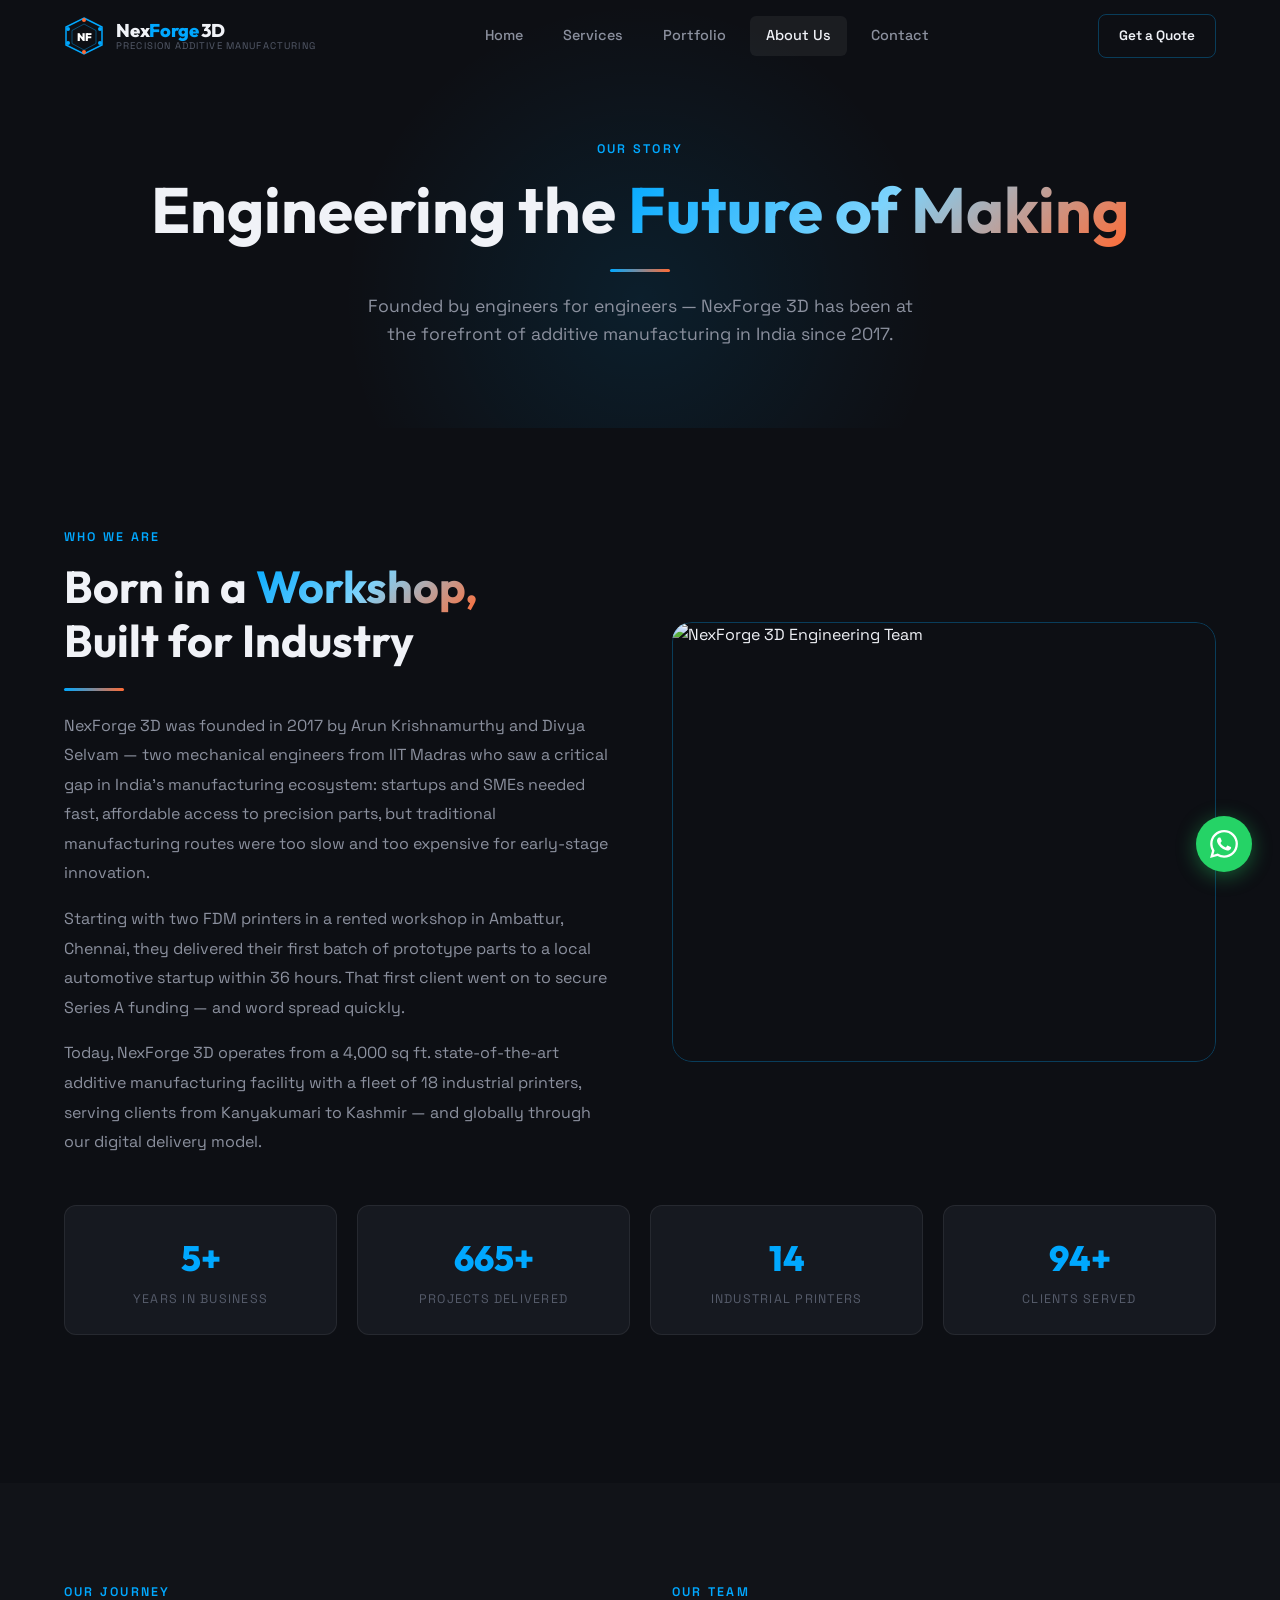
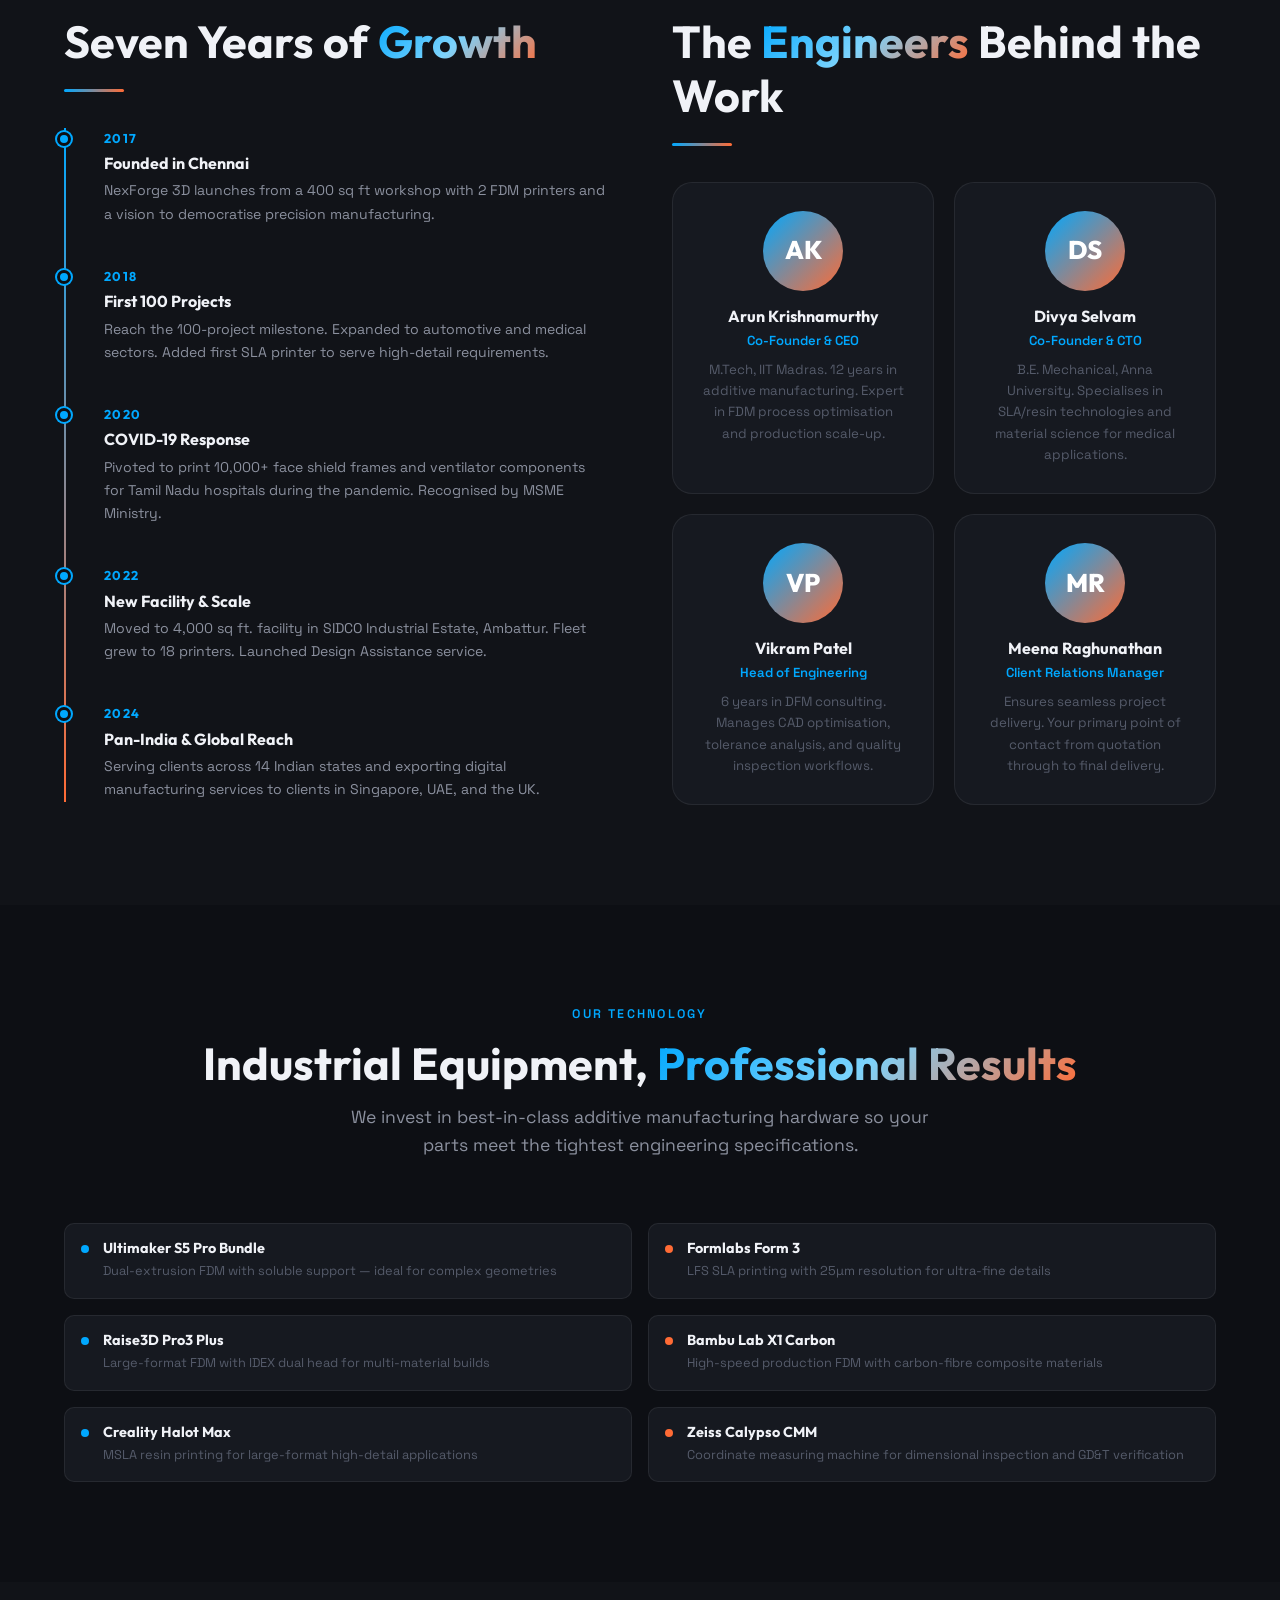
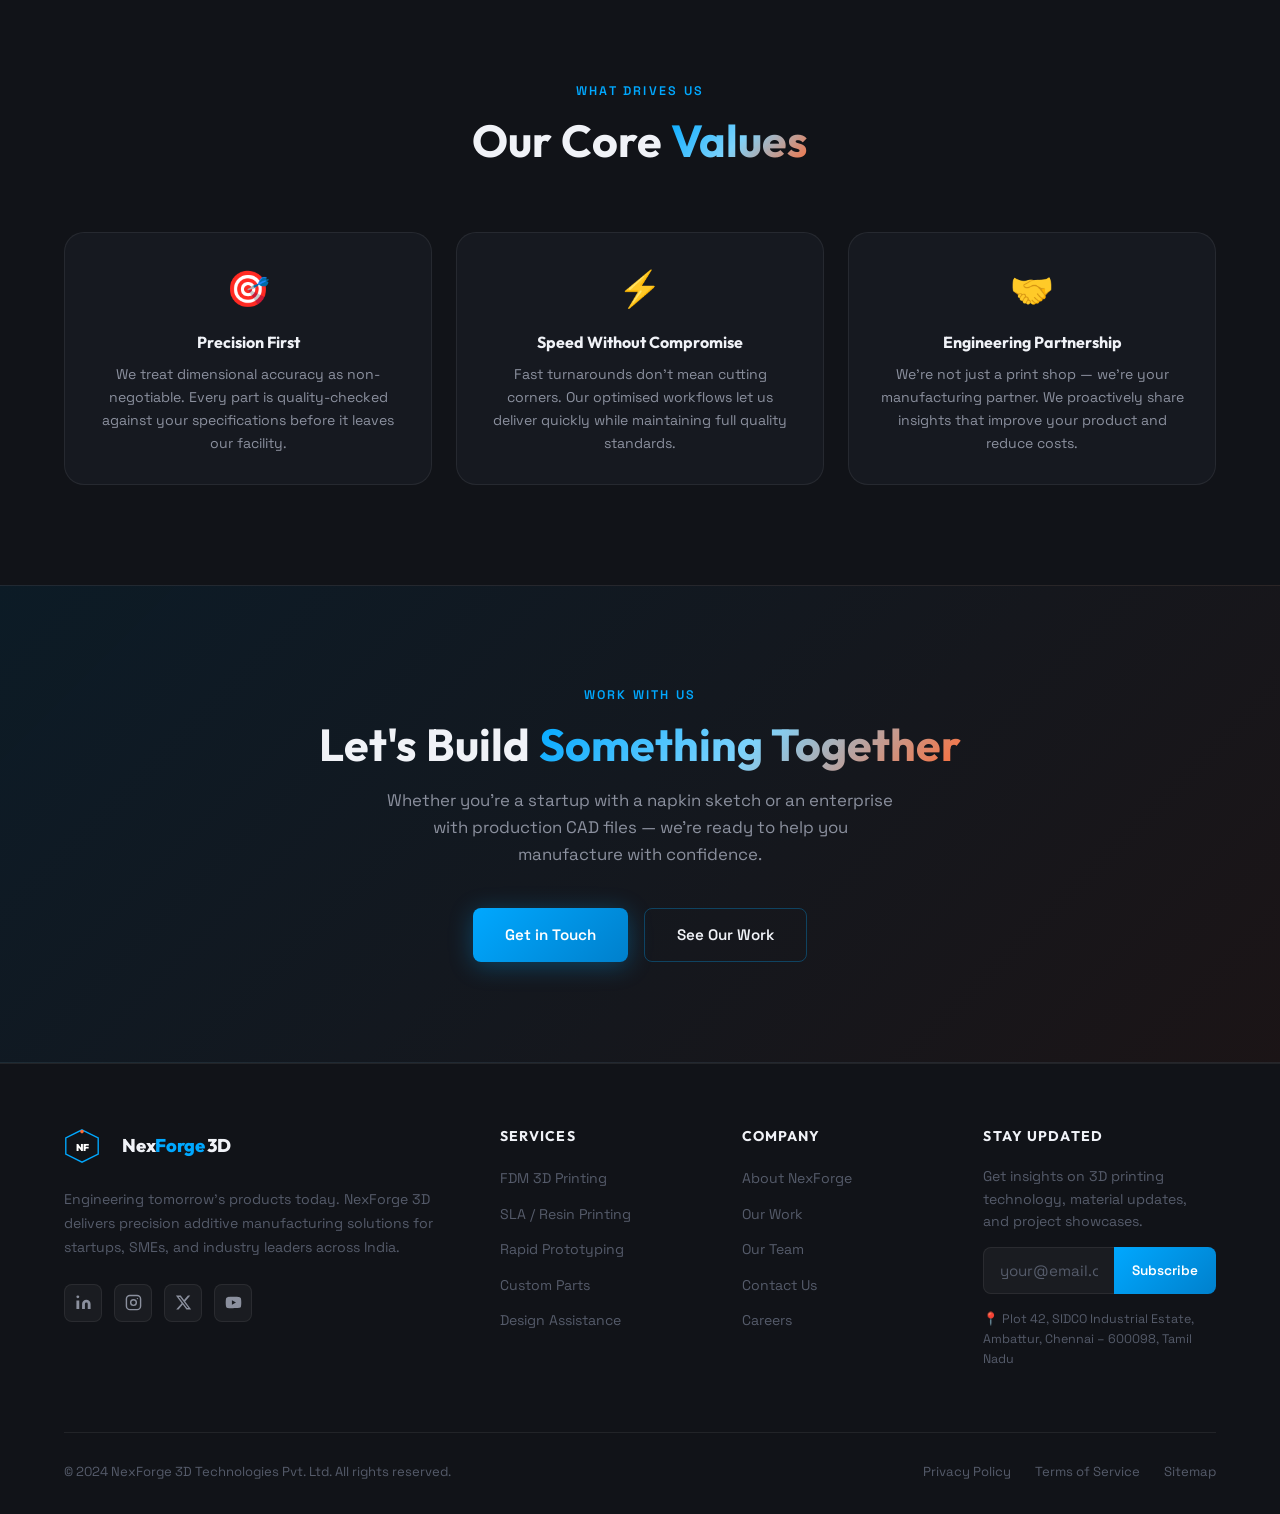
==== about.html @ 6994309c "Add files via upload" ====
<!DOCTYPE html>
<html lang="en">
<head>
<meta charset="UTF-8">
<meta name="viewport" content="width=device-width,initial-scale=1">
<title>About Us – NexForge 3D | Our Story & Team</title>
<meta name="description" content="Learn about NexForge 3D — India's precision additive manufacturing studio. Our story, our team, our technology, and our commitment to engineering excellence.">
<link rel="stylesheet" href="styles.css">
<style>
.timeline{position:relative;padding-left:40px;}
.timeline::before{content:'';position:absolute;left:0;top:0;bottom:0;width:2px;background:linear-gradient(180deg,var(--blue),var(--orange));}
.timeline-item{position:relative;margin-bottom:40px;}
.timeline-item::before{content:'';position:absolute;left:-47px;top:4px;width:14px;height:14px;border-radius:50%;background:var(--blue);border:3px solid var(--bg-primary);box-shadow:0 0 0 2px var(--blue);}
.timeline-item:last-child{margin-bottom:0;}
.timeline-year{font-family:'Outfit',sans-serif;font-size:.8rem;font-weight:700;color:var(--blue);letter-spacing:.1em;margin-bottom:6px;}
.timeline-item h4{font-size:1rem;margin-bottom:6px;}
.timeline-item p{font-size:.88rem;color:var(--text-secondary);line-height:1.65;}
.values-grid{display:grid;grid-template-columns:repeat(3,1fr);gap:24px;}
.value-card{background:var(--bg-card);border:1px solid var(--border);border-radius:var(--radius-lg);padding:28px;text-align:center;transition:var(--transition);}
.value-card:hover{border-color:var(--border-blue);transform:translateY(-4px);}
.value-icon{font-size:2.2rem;margin-bottom:16px;}
.value-card h4{margin-bottom:10px;}
.value-card p{font-size:.88rem;color:var(--text-secondary);line-height:1.65;}
.about-stats{display:grid;grid-template-columns:repeat(4,1fr);gap:20px;margin:48px 0;}
.tech-list{display:grid;grid-template-columns:repeat(2,1fr);gap:16px;}
.tech-item{display:flex;gap:14px;align-items:flex-start;background:var(--bg-card);border:1px solid var(--border);border-radius:10px;padding:16px;}
.tech-dot{width:8px;height:8px;border-radius:50%;background:var(--blue);margin-top:5px;flex-shrink:0;}
.tech-item h5{font-size:.9rem;margin-bottom:4px;}
.tech-item p{font-size:.8rem;color:var(--text-muted);}
@media(max-width:768px){.values-grid{grid-template-columns:1fr;}.about-stats{grid-template-columns:repeat(2,1fr);}.tech-list{grid-template-columns:1fr;}}
</style>
</head>
<body>
<div id="nav-placeholder"></div>

<section class="page-hero">
  <div class="container">
    <span class="eyebrow">Our Story</span>
    <h1>Engineering the <span class="gradient-text">Future of Making</span></h1>
    <div class="divider"></div>
    <p>Founded by engineers for engineers — NexForge 3D has been at the forefront of additive manufacturing in India since 2017.</p>
  </div>
</section>

<!-- STORY + IMAGE -->
<section class="section">
  <div class="container">
    <div class="why-grid" style="gap:64px;">
      <div class="animate-on-scroll">
        <span class="eyebrow">Who We Are</span>
        <h2>Born in a <span class="gradient-text">Workshop,</span><br>Built for Industry</h2>
        <div class="divider left"></div>
        <p style="color:var(--text-secondary);line-height:1.85;margin:20px 0 16px;">NexForge 3D was founded in 2017 by Arun Krishnamurthy and Divya Selvam — two mechanical engineers from IIT Madras who saw a critical gap in India's manufacturing ecosystem: startups and SMEs needed fast, affordable access to precision parts, but traditional manufacturing routes were too slow and too expensive for early-stage innovation.</p>
        <p style="color:var(--text-secondary);line-height:1.85;margin-bottom:16px;">Starting with two FDM printers in a rented workshop in Ambattur, Chennai, they delivered their first batch of prototype parts to a local automotive startup within 36 hours. That first client went on to secure Series A funding — and word spread quickly.</p>
        <p style="color:var(--text-secondary);line-height:1.85;">Today, NexForge 3D operates from a 4,000 sq ft. state-of-the-art additive manufacturing facility with a fleet of 18 industrial printers, serving clients from Kanyakumari to Kashmir — and globally through our digital delivery model.</p>
      </div>
      <div class="animate-on-scroll delay-1">
        <div class="about-hero-img">
          <img src="C:/Users/deepak/.gemini/antigravity/brain/b2f35f81-ffc1-4e30-b660-33a1008ea707/about_team_1777573591915.png" alt="NexForge 3D Engineering Team">
        </div>
      </div>
    </div>

    <!-- STATS -->
    <div class="about-stats">
      <div class="stat-card animate-on-scroll"><div class="num" data-count="7" data-suffix="+">7+</div><div class="lbl">Years in Business</div></div>
      <div class="stat-card animate-on-scroll delay-1"><div class="num" data-count="850" data-suffix="+">850+</div><div class="lbl">Projects Delivered</div></div>
      <div class="stat-card animate-on-scroll delay-2"><div class="num" data-count="18" data-suffix="">18</div><div class="lbl">Industrial Printers</div></div>
      <div class="stat-card animate-on-scroll delay-3"><div class="num" data-count="120" data-suffix="+">120+</div><div class="lbl">Clients Served</div></div>
    </div>
  </div>
</section>

<!-- TIMELINE -->
<section class="section" style="background:var(--bg-secondary);" id="team">
  <div class="container">
    <div class="grid-2" style="gap:64px;align-items:start;">
      <div>
        <span class="eyebrow">Our Journey</span>
        <h2>Seven Years of <span class="gradient-text">Growth</span></h2>
        <div class="divider left" style="margin-bottom:36px;"></div>
        <div class="timeline">
          <div class="timeline-item animate-on-scroll">
            <div class="timeline-year">2017</div>
            <h4>Founded in Chennai</h4>
            <p>NexForge 3D launches from a 400 sq ft workshop with 2 FDM printers and a vision to democratise precision manufacturing.</p>
          </div>
          <div class="timeline-item animate-on-scroll delay-1">
            <div class="timeline-year">2018</div>
            <h4>First 100 Projects</h4>
            <p>Reach the 100-project milestone. Expanded to automotive and medical sectors. Added first SLA printer to serve high-detail requirements.</p>
          </div>
          <div class="timeline-item animate-on-scroll delay-2">
            <div class="timeline-year">2020</div>
            <h4>COVID-19 Response</h4>
            <p>Pivoted to print 10,000+ face shield frames and ventilator components for Tamil Nadu hospitals during the pandemic. Recognised by MSME Ministry.</p>
          </div>
          <div class="timeline-item animate-on-scroll delay-3">
            <div class="timeline-year">2022</div>
            <h4>New Facility &amp; Scale</h4>
            <p>Moved to 4,000 sq ft. facility in SIDCO Industrial Estate, Ambattur. Fleet grew to 18 printers. Launched Design Assistance service.</p>
          </div>
          <div class="timeline-item animate-on-scroll">
            <div class="timeline-year">2024</div>
            <h4>Pan-India &amp; Global Reach</h4>
            <p>Serving clients across 14 Indian states and exporting digital manufacturing services to clients in Singapore, UAE, and the UK.</p>
          </div>
        </div>
      </div>
      <div>
        <span class="eyebrow">Our Team</span>
        <h2>The <span class="gradient-text">Engineers</span> Behind the Work</h2>
        <div class="divider left" style="margin-bottom:36px;"></div>
        <div style="display:grid;grid-template-columns:1fr 1fr;gap:20px;">
          <div class="team-card animate-on-scroll">
            <div class="team-avatar">AK</div>
            <h4>Arun Krishnamurthy</h4>
            <div class="role">Co-Founder &amp; CEO</div>
            <div class="bio">M.Tech, IIT Madras. 12 years in additive manufacturing. Expert in FDM process optimisation and production scale-up.</div>
          </div>
          <div class="team-card animate-on-scroll delay-1">
            <div class="team-avatar">DS</div>
            <h4>Divya Selvam</h4>
            <div class="role">Co-Founder &amp; CTO</div>
            <div class="bio">B.E. Mechanical, Anna University. Specialises in SLA/resin technologies and material science for medical applications.</div>
          </div>
          <div class="team-card animate-on-scroll delay-2">
            <div class="team-avatar">VP</div>
            <h4>Vikram Patel</h4>
            <div class="role">Head of Engineering</div>
            <div class="bio">6 years in DFM consulting. Manages CAD optimisation, tolerance analysis, and quality inspection workflows.</div>
          </div>
          <div class="team-card animate-on-scroll delay-3">
            <div class="team-avatar">MR</div>
            <h4>Meena Raghunathan</h4>
            <div class="role">Client Relations Manager</div>
            <div class="bio">Ensures seamless project delivery. Your primary point of contact from quotation through to final delivery.</div>
          </div>
        </div>
      </div>
    </div>
  </div>
</section>

<!-- TECHNOLOGY -->
<section class="section">
  <div class="container">
    <div class="section-header">
      <span class="eyebrow">Our Technology</span>
      <h2>Industrial Equipment, <span class="gradient-text">Professional Results</span></h2>
      <p>We invest in best-in-class additive manufacturing hardware so your parts meet the tightest engineering specifications.</p>
    </div>
    <div class="tech-list animate-on-scroll">
      <div class="tech-item"><div class="tech-dot"></div><div><h5>Ultimaker S5 Pro Bundle</h5><p>Dual-extrusion FDM with soluble support — ideal for complex geometries</p></div></div>
      <div class="tech-item"><div class="tech-dot" style="background:var(--orange);"></div><div><h5>Formlabs Form 3</h5><p>LFS SLA printing with 25µm resolution for ultra-fine details</p></div></div>
      <div class="tech-item"><div class="tech-dot"></div><div><h5>Raise3D Pro3 Plus</h5><p>Large-format FDM with IDEX dual head for multi-material builds</p></div></div>
      <div class="tech-item"><div class="tech-dot" style="background:var(--orange);"></div><div><h5>Bambu Lab X1 Carbon</h5><p>High-speed production FDM with carbon-fibre composite materials</p></div></div>
      <div class="tech-item"><div class="tech-dot"></div><div><h5>Creality Halot Max</h5><p>MSLA resin printing for large-format high-detail applications</p></div></div>
      <div class="tech-item"><div class="tech-dot" style="background:var(--orange);"></div><div><h5>Zeiss Calypso CMM</h5><p>Coordinate measuring machine for dimensional inspection and GD&T verification</p></div></div>
    </div>
  </div>
</section>

<!-- VALUES -->
<section class="section" style="background:var(--bg-secondary);">
  <div class="container">
    <div class="section-header">
      <span class="eyebrow">What Drives Us</span>
      <h2>Our Core <span class="gradient-text">Values</span></h2>
    </div>
    <div class="values-grid">
      <div class="value-card animate-on-scroll">
        <div class="value-icon">🎯</div>
        <h4>Precision First</h4>
        <p>We treat dimensional accuracy as non-negotiable. Every part is quality-checked against your specifications before it leaves our facility.</p>
      </div>
      <div class="value-card animate-on-scroll delay-1">
        <div class="value-icon">⚡</div>
        <h4>Speed Without Compromise</h4>
        <p>Fast turnarounds don't mean cutting corners. Our optimised workflows let us deliver quickly while maintaining full quality standards.</p>
      </div>
      <div class="value-card animate-on-scroll delay-2">
        <div class="value-icon">🤝</div>
        <h4>Engineering Partnership</h4>
        <p>We're not just a print shop — we're your manufacturing partner. We proactively share insights that improve your product and reduce costs.</p>
      </div>
    </div>
  </div>
</section>

<section class="cta-section">
  <div class="container">
    <span class="eyebrow" style="display:block;text-align:center;">Work With Us</span>
    <h2>Let's Build <span class="gradient-text">Something Together</span></h2>
    <p>Whether you're a startup with a napkin sketch or an enterprise with production CAD files — we're ready to help you manufacture with confidence.</p>
    <div class="cta-actions">
      <a href="contact.html" class="btn btn-primary">Get in Touch</a>
      <a href="portfolio.html" class="btn btn-secondary">See Our Work</a>
    </div>
  </div>
</section>

<div id="footer-placeholder"></div>
<script src="components.js"></script>
<script src="main.js"></script>
</body>
</html>
---- styles.css ----
@import url('https://fonts.googleapis.com/css2?family=Outfit:wght@300;400;500;600;700;800;900&family=Space+Grotesk:wght@300;400;500;600;700&display=swap');

:root {
  --bg-primary: #0d0f14;
  --bg-secondary: #111318;
  --bg-card: #161920;
  --bg-card-hover: #1c2028;
  --blue: #00a8ff;
  --blue-dark: #0080cc;
  --blue-glow: rgba(0,168,255,0.15);
  --orange: #ff6b35;
  --orange-dark: #e05520;
  --orange-glow: rgba(255,107,53,0.15);
  --text-primary: #f0f2f7;
  --text-secondary: #8b909e;
  --text-muted: #555b6a;
  --border: rgba(255,255,255,0.07);
  --border-blue: rgba(0,168,255,0.3);
  --nav-h: 72px;
  --radius: 12px;
  --radius-lg: 20px;
  --shadow-blue: 0 0 40px rgba(0,168,255,0.12);
  --shadow-orange: 0 0 40px rgba(255,107,53,0.12);
  --transition: all 0.3s cubic-bezier(0.4,0,0.2,1);
}

*,*::before,*::after{box-sizing:border-box;margin:0;padding:0;}
html{scroll-behavior:smooth;font-size:16px;}
body{background:var(--bg-primary);color:var(--text-primary);font-family:'Space Grotesk',sans-serif;line-height:1.6;overflow-x:hidden;}
img{max-width:100%;height:auto;display:block;}
a{text-decoration:none;color:inherit;}
ul{list-style:none;}
button{cursor:pointer;border:none;background:none;font-family:inherit;}

/* ── SCROLLBAR ── */
::-webkit-scrollbar{width:6px;}
::-webkit-scrollbar-track{background:var(--bg-secondary);}
::-webkit-scrollbar-thumb{background:var(--blue-dark);border-radius:3px;}

/* ── TYPOGRAPHY ── */
h1,h2,h3,h4,h5{font-family:'Outfit',sans-serif;line-height:1.2;font-weight:700;}
h1{font-size:clamp(2.4rem,5vw,4.2rem);}
h2{font-size:clamp(1.8rem,3.5vw,2.8rem);}
h3{font-size:clamp(1.2rem,2vw,1.5rem);}
.eyebrow{font-size:.78rem;font-weight:600;letter-spacing:.18em;text-transform:uppercase;color:var(--blue);margin-bottom:.75rem;display:block;}
.gradient-text{background:linear-gradient(135deg,var(--blue) 0%,#7dd3fc 50%,var(--orange) 100%);-webkit-background-clip:text;-webkit-text-fill-color:transparent;background-clip:text;}

/* ── LAYOUT ── */
.container{width:100%;max-width:1200px;margin:0 auto;padding:0 24px;}
.section{padding:100px 0;}
.section-header{text-align:center;margin-bottom:64px;}
.section-header p{color:var(--text-secondary);font-size:1.1rem;max-width:580px;margin:.75rem auto 0;}
.grid-2{display:grid;grid-template-columns:repeat(2,1fr);gap:32px;}
.grid-3{display:grid;grid-template-columns:repeat(3,1fr);gap:28px;}
.grid-4{display:grid;grid-template-columns:repeat(4,1fr);gap:24px;}

/* ── BUTTONS ── */
.btn{display:inline-flex;align-items:center;gap:8px;padding:14px 32px;border-radius:8px;font-weight:600;font-size:.95rem;transition:var(--transition);position:relative;overflow:hidden;}
.btn::before{content:'';position:absolute;inset:0;opacity:0;transition:opacity .3s;}
.btn:hover::before{opacity:1;}
.btn-primary{background:linear-gradient(135deg,var(--blue),var(--blue-dark));color:#fff;box-shadow:0 4px 24px rgba(0,168,255,0.3);}
.btn-primary::before{background:linear-gradient(135deg,#22c0ff,var(--blue));}
.btn-primary:hover{transform:translateY(-2px);box-shadow:0 8px 32px rgba(0,168,255,0.45);}
.btn-secondary{background:transparent;color:var(--text-primary);border:1.5px solid var(--border-blue);}
.btn-secondary:hover{background:var(--blue-glow);border-color:var(--blue);color:var(--blue);}
.btn-orange{background:linear-gradient(135deg,var(--orange),var(--orange-dark));color:#fff;box-shadow:0 4px 24px rgba(255,107,53,0.3);}
.btn-orange:hover{transform:translateY(-2px);box-shadow:0 8px 32px rgba(255,107,53,0.45);}
.btn svg{width:18px;height:18px;flex-shrink:0;}

/* ── NAV ── */
nav{position:fixed;top:0;left:0;right:0;z-index:1000;height:var(--nav-h);transition:var(--transition);}
nav.scrolled{background:rgba(13,15,20,0.92);backdrop-filter:blur(20px);-webkit-backdrop-filter:blur(20px);border-bottom:1px solid var(--border);}
.nav-inner{display:flex;align-items:center;justify-content:space-between;height:var(--nav-h);}
.nav-logo{display:flex;align-items:center;gap:12px;}
.nav-logo-icon{width:40px;height:40px;flex-shrink:0;}
.nav-logo-text{display:flex;flex-direction:column;line-height:1.1;}
.nav-logo-text .brand{font-family:'Outfit',sans-serif;font-weight:800;font-size:1.15rem;letter-spacing:-.01em;}
.nav-logo-text .brand span{color:var(--blue);}
.nav-logo-text .tagline-nav{font-size:.6rem;color:var(--text-muted);letter-spacing:.12em;text-transform:uppercase;}
.nav-links{display:flex;align-items:center;gap:8px;}
.nav-links a{padding:8px 16px;border-radius:6px;font-size:.9rem;font-weight:500;color:var(--text-secondary);transition:var(--transition);}
.nav-links a:hover,.nav-links a.active{color:var(--text-primary);background:rgba(255,255,255,0.06);}
.nav-cta{display:flex;align-items:center;gap:12px;}
.nav-hamburger{display:none;flex-direction:column;gap:5px;padding:8px;cursor:pointer;}
.nav-hamburger span{width:24px;height:2px;background:var(--text-primary);border-radius:2px;transition:var(--transition);}
.mobile-menu{display:none;position:fixed;top:var(--nav-h);left:0;right:0;background:rgba(13,15,20,0.98);backdrop-filter:blur(20px);padding:24px;border-bottom:1px solid var(--border);z-index:999;}
.mobile-menu.open{display:flex;flex-direction:column;gap:4px;}
.mobile-menu a{padding:12px 16px;border-radius:8px;font-size:1rem;font-weight:500;color:var(--text-secondary);transition:var(--transition);}
.mobile-menu a:hover,.mobile-menu a.active{color:var(--text-primary);background:rgba(255,255,255,0.06);}
.mobile-menu .mobile-cta{margin-top:12px;}

/* ── HERO ── */
.hero{min-height:100vh;display:flex;align-items:center;position:relative;overflow:hidden;padding-top:var(--nav-h);}
.hero-bg{position:absolute;inset:0;z-index:0;}
.hero-bg img{width:100%;height:100%;object-fit:cover;opacity:.25;}
.hero-bg::after{content:'';position:absolute;inset:0;background:linear-gradient(135deg,rgba(13,15,20,.95) 0%,rgba(13,15,20,.7) 50%,rgba(13,15,20,.88) 100%);}
.hero-grid-overlay{position:absolute;inset:0;background-image:linear-gradient(rgba(0,168,255,.04) 1px,transparent 1px),linear-gradient(90deg,rgba(0,168,255,.04) 1px,transparent 1px);background-size:60px 60px;z-index:1;}
.hero-content{position:relative;z-index:2;max-width:780px;}
.hero-badge{display:inline-flex;align-items:center;gap:8px;background:rgba(0,168,255,0.1);border:1px solid rgba(0,168,255,0.25);border-radius:100px;padding:6px 16px;font-size:.78rem;font-weight:600;color:var(--blue);margin-bottom:28px;letter-spacing:.06em;}
.hero-badge::before{content:'';width:6px;height:6px;background:var(--blue);border-radius:50%;animation:pulse 2s infinite;}
.hero h1{margin-bottom:24px;}
.hero-sub{font-size:1.15rem;color:var(--text-secondary);max-width:560px;margin-bottom:40px;line-height:1.75;}
.hero-actions{display:flex;gap:16px;flex-wrap:wrap;}
.hero-stats{display:flex;gap:48px;margin-top:64px;padding-top:40px;border-top:1px solid var(--border);}
.hero-stat-num{font-family:'Outfit',sans-serif;font-size:2rem;font-weight:800;color:var(--text-primary);}
.hero-stat-num span{color:var(--blue);}
.hero-stat-label{font-size:.8rem;color:var(--text-muted);text-transform:uppercase;letter-spacing:.1em;margin-top:2px;}

/* ── CARDS ── */
.card{background:var(--bg-card);border:1px solid var(--border);border-radius:var(--radius-lg);padding:32px;transition:var(--transition);}
.card:hover{background:var(--bg-card-hover);border-color:var(--border-blue);transform:translateY(-4px);box-shadow:var(--shadow-blue);}
.card-icon{width:52px;height:52px;border-radius:12px;display:flex;align-items:center;justify-content:center;margin-bottom:20px;}
.card-icon.blue{background:var(--blue-glow);}
.card-icon.orange{background:var(--orange-glow);}
.card-icon svg{width:26px;height:26px;}
.card h3{margin-bottom:10px;}
.card p{color:var(--text-secondary);font-size:.95rem;line-height:1.7;}

/* ── SERVICE CARDS ── */
.service-card{background:var(--bg-card);border:1px solid var(--border);border-radius:var(--radius-lg);overflow:hidden;transition:var(--transition);}
.service-card:hover{border-color:var(--border-blue);transform:translateY(-6px);box-shadow:var(--shadow-blue);}
.service-card-visual{height:200px;display:flex;align-items:center;justify-content:center;position:relative;overflow:hidden;}
.service-card-visual img{width:100%;height:100%;object-fit:cover;transition:transform .5s ease;}
.service-card:hover .service-card-visual img{transform:scale(1.05);}
.service-card-body{padding:28px;}
.service-card-body h3{margin-bottom:10px;}
.service-card-body p{color:var(--text-secondary);font-size:.9rem;line-height:1.7;margin-bottom:16px;}
.service-tag{display:inline-block;background:var(--blue-glow);border:1px solid var(--border-blue);color:var(--blue);padding:3px 10px;border-radius:100px;font-size:.72rem;font-weight:600;letter-spacing:.04em;margin:3px 2px;}

/* ── PORTFOLIO ── */
.portfolio-card{background:var(--bg-card);border:1px solid var(--border);border-radius:var(--radius-lg);overflow:hidden;transition:var(--transition);}
.portfolio-card:hover{border-color:rgba(255,107,53,0.3);transform:translateY(-6px);box-shadow:var(--shadow-orange);}
.portfolio-img{height:240px;position:relative;overflow:hidden;}
.portfolio-img img{width:100%;height:100%;object-fit:cover;transition:transform .5s ease;}
.portfolio-card:hover .portfolio-img img{transform:scale(1.06);}
.portfolio-img-placeholder{width:100%;height:100%;display:flex;align-items:center;justify-content:center;}
.portfolio-overlay{position:absolute;inset:0;background:linear-gradient(to top,rgba(13,15,20,.8) 0%,transparent 60%);display:flex;align-items:flex-end;padding:20px;}
.portfolio-industry{background:var(--orange-glow);border:1px solid rgba(255,107,53,.35);color:var(--orange);padding:4px 12px;border-radius:100px;font-size:.7rem;font-weight:700;letter-spacing:.08em;text-transform:uppercase;}
.portfolio-body{padding:24px;}
.portfolio-body h3{margin-bottom:8px;font-size:1.1rem;}
.portfolio-body p{color:var(--text-secondary);font-size:.88rem;line-height:1.65;}
.portfolio-result{display:flex;align-items:center;gap:8px;margin-top:14px;padding-top:14px;border-top:1px solid var(--border);color:var(--blue);font-size:.82rem;font-weight:600;}

/* ── TESTIMONIALS ── */
.testimonial-card{background:var(--bg-card);border:1px solid var(--border);border-radius:var(--radius-lg);padding:32px;transition:var(--transition);}
.testimonial-card:hover{border-color:var(--border-blue);}
.stars{display:flex;gap:3px;margin-bottom:16px;}
.stars svg{width:16px;height:16px;fill:var(--orange);}
.testimonial-card blockquote{font-size:.95rem;color:var(--text-secondary);line-height:1.75;font-style:italic;margin-bottom:20px;}
.testimonial-author{display:flex;align-items:center;gap:12px;}
.author-avatar{width:44px;height:44px;border-radius:50%;background:linear-gradient(135deg,var(--blue),var(--orange));display:flex;align-items:center;justify-content:center;font-family:'Outfit',sans-serif;font-weight:700;font-size:1rem;color:#fff;flex-shrink:0;}
.author-name{font-weight:600;font-size:.9rem;}
.author-role{font-size:.78rem;color:var(--text-muted);}

/* ── INDUSTRIES ── */
.industry-pill{display:flex;align-items:center;gap:12px;background:var(--bg-card);border:1px solid var(--border);border-radius:10px;padding:16px 20px;transition:var(--transition);}
.industry-pill:hover{border-color:var(--border-blue);background:var(--bg-card-hover);}
.industry-pill svg{width:22px;height:22px;color:var(--blue);flex-shrink:0;}
.industry-pill span{font-weight:500;font-size:.9rem;}

/* ── WHY US ── */
.why-grid{display:grid;grid-template-columns:1fr 1fr;gap:48px;align-items:center;}
.why-item{display:flex;gap:20px;margin-bottom:32px;}
.why-item:last-child{margin-bottom:0;}
.why-num{font-family:'Outfit',sans-serif;font-size:2.5rem;font-weight:900;line-height:1;color:var(--border);min-width:52px;}
.why-text h4{font-size:1rem;font-weight:600;margin-bottom:6px;}
.why-text p{font-size:.88rem;color:var(--text-secondary);line-height:1.65;}

/* ── CTA SECTION ── */
.cta-section{background:linear-gradient(135deg,rgba(0,168,255,.08) 0%,rgba(255,107,53,.06) 100%);border-top:1px solid var(--border);border-bottom:1px solid var(--border);padding:100px 0;text-align:center;}
.cta-section h2{margin-bottom:16px;}
.cta-section p{color:var(--text-secondary);max-width:520px;margin:0 auto 40px;font-size:1.05rem;}
.cta-actions{display:flex;gap:16px;justify-content:center;flex-wrap:wrap;}

/* ── CONTACT FORM ── */
.contact-grid{display:grid;grid-template-columns:1fr 1.4fr;gap:64px;align-items:start;}
.contact-info h2{margin-bottom:16px;}
.contact-info p{color:var(--text-secondary);margin-bottom:40px;line-height:1.75;}
.contact-detail{display:flex;align-items:flex-start;gap:16px;margin-bottom:28px;}
.contact-detail-icon{width:44px;height:44px;border-radius:10px;background:var(--blue-glow);border:1px solid var(--border-blue);display:flex;align-items:center;justify-content:center;flex-shrink:0;}
.contact-detail-icon svg{width:20px;height:20px;color:var(--blue);}
.contact-detail-label{font-size:.75rem;text-transform:uppercase;letter-spacing:.1em;color:var(--text-muted);margin-bottom:4px;}
.contact-detail-value{font-weight:500;color:var(--text-primary);}
.contact-form{background:var(--bg-card);border:1px solid var(--border);border-radius:var(--radius-lg);padding:40px;}
.form-group{margin-bottom:20px;}
.form-row{display:grid;grid-template-columns:1fr 1fr;gap:16px;}
label{display:block;font-size:.82rem;font-weight:600;color:var(--text-secondary);margin-bottom:8px;letter-spacing:.04em;text-transform:uppercase;}
input,textarea,select{width:100%;background:rgba(255,255,255,.04);border:1.5px solid var(--border);border-radius:8px;padding:13px 16px;color:var(--text-primary);font-family:inherit;font-size:.95rem;transition:var(--transition);outline:none;}
input::placeholder,textarea::placeholder{color:var(--text-muted);}
input:focus,textarea:focus,select:focus{border-color:var(--blue);background:rgba(0,168,255,.05);box-shadow:0 0 0 3px rgba(0,168,255,.1);}
select option{background:var(--bg-card);}
textarea{resize:vertical;min-height:130px;}
.form-submit{width:100%;}

/* ── ABOUT ── */
.about-hero-img{border-radius:var(--radius-lg);overflow:hidden;position:relative;}
.about-hero-img img{width:100%;height:440px;object-fit:cover;}
.about-hero-img::after{content:'';position:absolute;inset:0;border:1px solid var(--border-blue);border-radius:var(--radius-lg);pointer-events:none;}
.stat-card{background:var(--bg-card);border:1px solid var(--border);border-radius:12px;padding:24px;text-align:center;transition:var(--transition);}
.stat-card:hover{border-color:var(--border-blue);}
.stat-card .num{font-family:'Outfit',sans-serif;font-size:2.2rem;font-weight:800;color:var(--blue);}
.stat-card .lbl{font-size:.78rem;color:var(--text-muted);text-transform:uppercase;letter-spacing:.1em;margin-top:4px;}
.team-card{background:var(--bg-card);border:1px solid var(--border);border-radius:var(--radius-lg);padding:28px;text-align:center;transition:var(--transition);}
.team-card:hover{border-color:var(--border-blue);transform:translateY(-4px);}
.team-avatar{width:80px;height:80px;border-radius:50%;background:linear-gradient(135deg,var(--blue),var(--orange));display:flex;align-items:center;justify-content:center;font-family:'Outfit',sans-serif;font-weight:800;font-size:1.6rem;color:#fff;margin:0 auto 16px;}
.team-card h4{font-size:1rem;margin-bottom:4px;}
.team-card .role{font-size:.82rem;color:var(--blue);font-weight:600;margin-bottom:8px;}
.team-card .bio{font-size:.83rem;color:var(--text-muted);line-height:1.6;}

/* ── PAGE HERO ── */
.page-hero{padding:140px 0 80px;text-align:center;position:relative;overflow:hidden;}
.page-hero::before{content:'';position:absolute;top:0;left:50%;transform:translateX(-50%);width:600px;height:600px;background:radial-gradient(circle,rgba(0,168,255,.1) 0%,transparent 70%);z-index:0;}
.page-hero .container{position:relative;z-index:1;}
.page-hero p{color:var(--text-secondary);font-size:1.1rem;max-width:560px;margin:.75rem auto 0;}

/* ── DIVIDER ── */
.divider{width:60px;height:3px;background:linear-gradient(90deg,var(--blue),var(--orange));border-radius:2px;margin:20px auto;}
.divider.left{margin:20px 0;}

/* ── FOOTER ── */
footer{background:var(--bg-secondary);border-top:1px solid var(--border);padding:64px 0 32px;}
.footer-grid{display:grid;grid-template-columns:2fr 1fr 1fr 1.2fr;gap:48px;margin-bottom:48px;}
.footer-brand p{color:var(--text-muted);font-size:.88rem;line-height:1.7;margin:16px 0 24px;}
.footer-social{display:flex;gap:12px;}
.footer-social a{width:38px;height:38px;border-radius:8px;background:rgba(255,255,255,.04);border:1px solid var(--border);display:flex;align-items:center;justify-content:center;transition:var(--transition);}
.footer-social a:hover{background:var(--blue-glow);border-color:var(--border-blue);}
.footer-social svg{width:17px;height:17px;color:var(--text-secondary);}
.footer-col h4{font-size:.88rem;font-weight:700;letter-spacing:.08em;text-transform:uppercase;color:var(--text-primary);margin-bottom:20px;}
.footer-col ul li{margin-bottom:10px;}
.footer-col ul li a{font-size:.88rem;color:var(--text-muted);transition:color .2s;}
.footer-col ul li a:hover{color:var(--blue);}
.footer-newsletter p{font-size:.88rem;color:var(--text-muted);margin-bottom:14px;line-height:1.6;}
.newsletter-input{display:flex;gap:0;}
.newsletter-input input{border-radius:8px 0 0 8px;border-right:none;}
.newsletter-input button{background:linear-gradient(135deg,var(--blue),var(--blue-dark));color:#fff;padding:0 18px;border-radius:0 8px 8px 0;font-weight:600;font-size:.85rem;white-space:nowrap;transition:var(--transition);cursor:pointer;}
.newsletter-input button:hover{background:linear-gradient(135deg,#22c0ff,var(--blue));}
.footer-bottom{border-top:1px solid var(--border);padding-top:28px;display:flex;justify-content:space-between;align-items:center;flex-wrap:wrap;gap:12px;}
.footer-bottom p{font-size:.82rem;color:var(--text-muted);}
.footer-bottom-links{display:flex;gap:24px;}
.footer-bottom-links a{font-size:.82rem;color:var(--text-muted);transition:color .2s;}
.footer-bottom-links a:hover{color:var(--blue);}

/* ── WHATSAPP BUTTON ── */
.whatsapp-btn{position:fixed;bottom:28px;right:28px;z-index:900;width:56px;height:56px;background:#25D366;border-radius:50%;display:flex;align-items:center;justify-content:center;box-shadow:0 4px 20px rgba(37,211,102,.4);transition:var(--transition);}
.whatsapp-btn:hover{transform:scale(1.1);box-shadow:0 8px 32px rgba(37,211,102,.5);}
.whatsapp-btn svg{width:28px;height:28px;fill:#fff;}

/* ── ANIMATIONS ── */
@keyframes pulse{0%,100%{opacity:1;transform:scale(1);}50%{opacity:.5;transform:scale(1.4);}}
@keyframes float{0%,100%{transform:translateY(0);}50%{transform:translateY(-10px);}}
@keyframes fadeInUp{from{opacity:0;transform:translateY(30px);}to{opacity:1;transform:translateY(0);}}
@keyframes shimmer{0%{background-position:200% center;}100%{background-position:-200% center;}}
.animate-on-scroll{opacity:0;transform:translateY(30px);transition:opacity .6s ease,transform .6s ease;}
.animate-on-scroll.visible{opacity:1;transform:translateY(0);}
.delay-1{transition-delay:.1s!important;}
.delay-2{transition-delay:.2s!important;}
.delay-3{transition-delay:.3s!important;}
.delay-4{transition-delay:.4s!important;}

/* ── RESPONSIVE ── */
@media(max-width:1024px){
  .footer-grid{grid-template-columns:1fr 1fr;}
  .grid-4{grid-template-columns:repeat(2,1fr);}
  .why-grid{grid-template-columns:1fr;}
  .contact-grid{grid-template-columns:1fr;}
}
@media(max-width:768px){
  .section{padding:70px 0;}
  .grid-2,.grid-3{grid-template-columns:1fr;}
  .hero-stats{gap:28px;}
  .nav-links,.nav-cta .btn-secondary{display:none;}
  .nav-hamburger{display:flex;}
  .hero-actions{flex-direction:column;align-items:flex-start;}
  .form-row{grid-template-columns:1fr;}
  .footer-grid{grid-template-columns:1fr;}
  .footer-bottom{flex-direction:column;align-items:center;text-align:center;}
  .page-hero{padding:120px 0 60px;}
}
@media(max-width:480px){
  .container{padding:0 16px;}
  .hero-stats{flex-direction:column;gap:20px;}
}
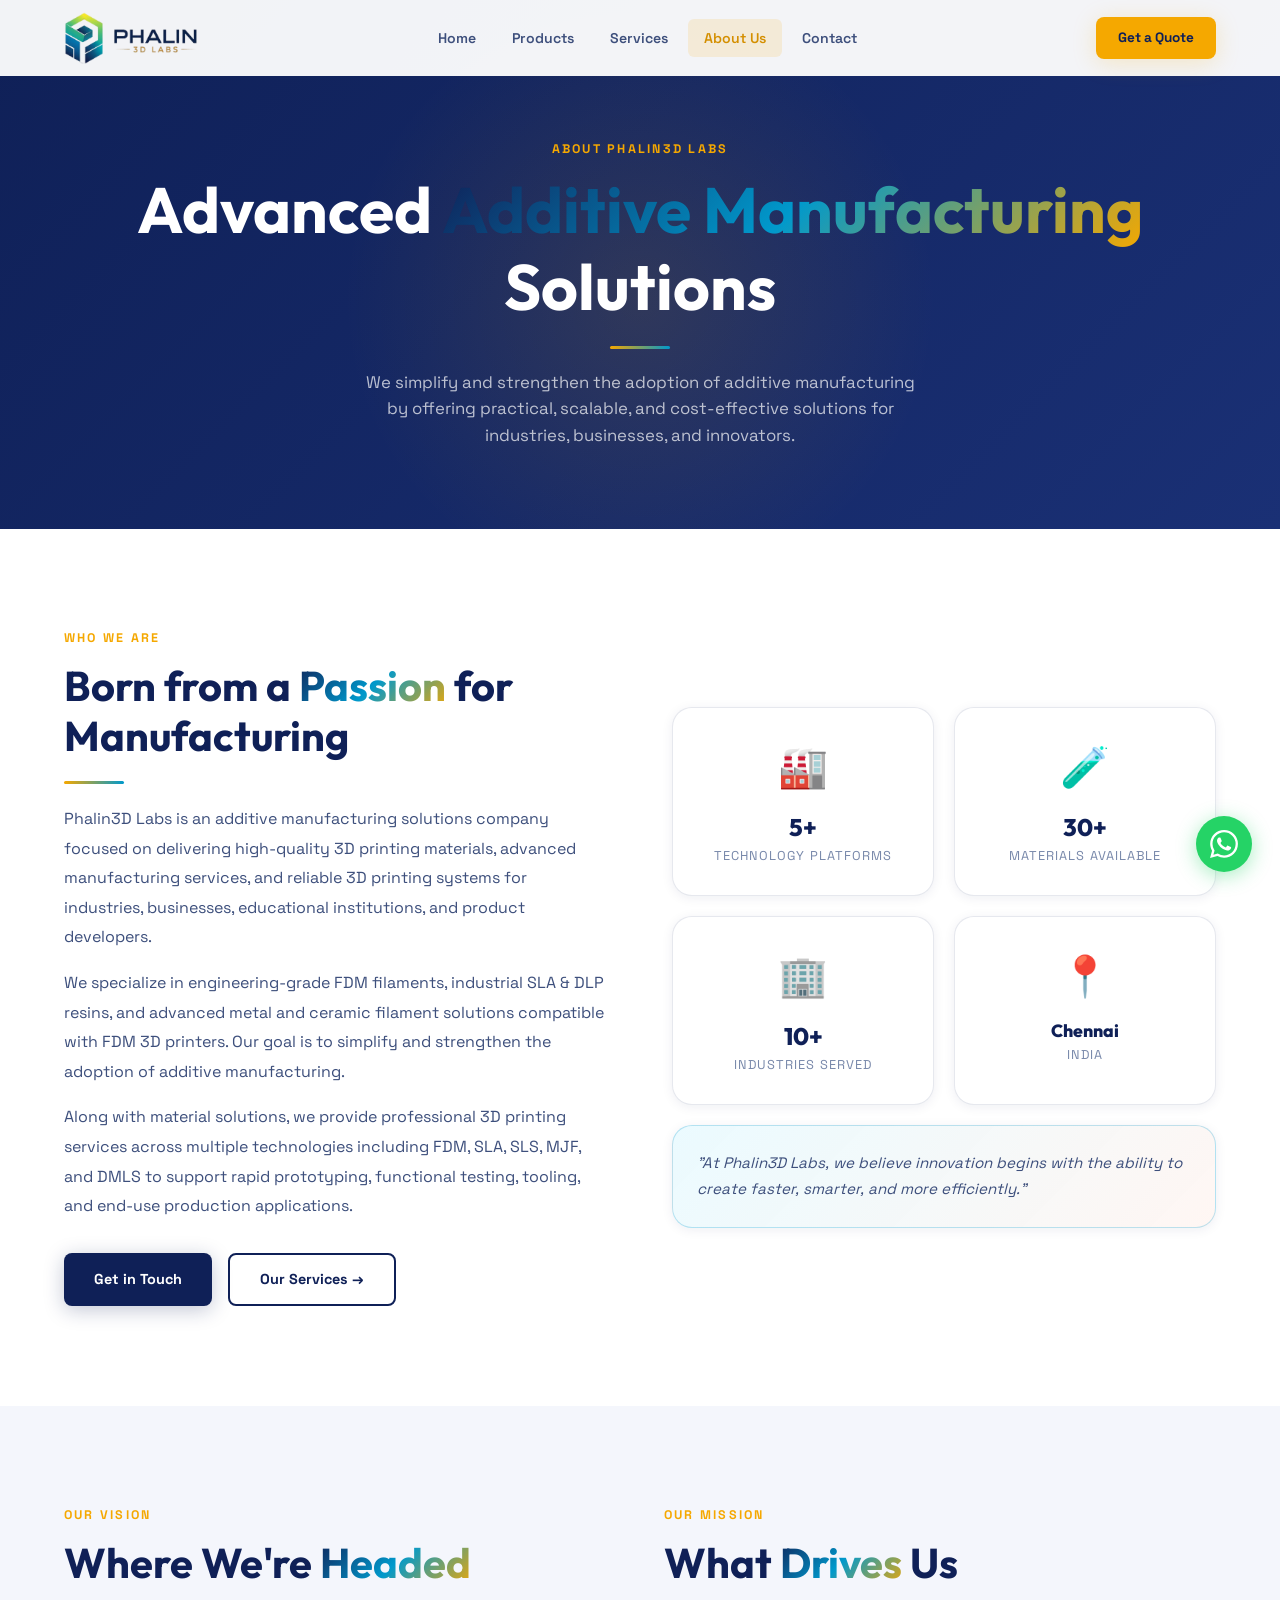
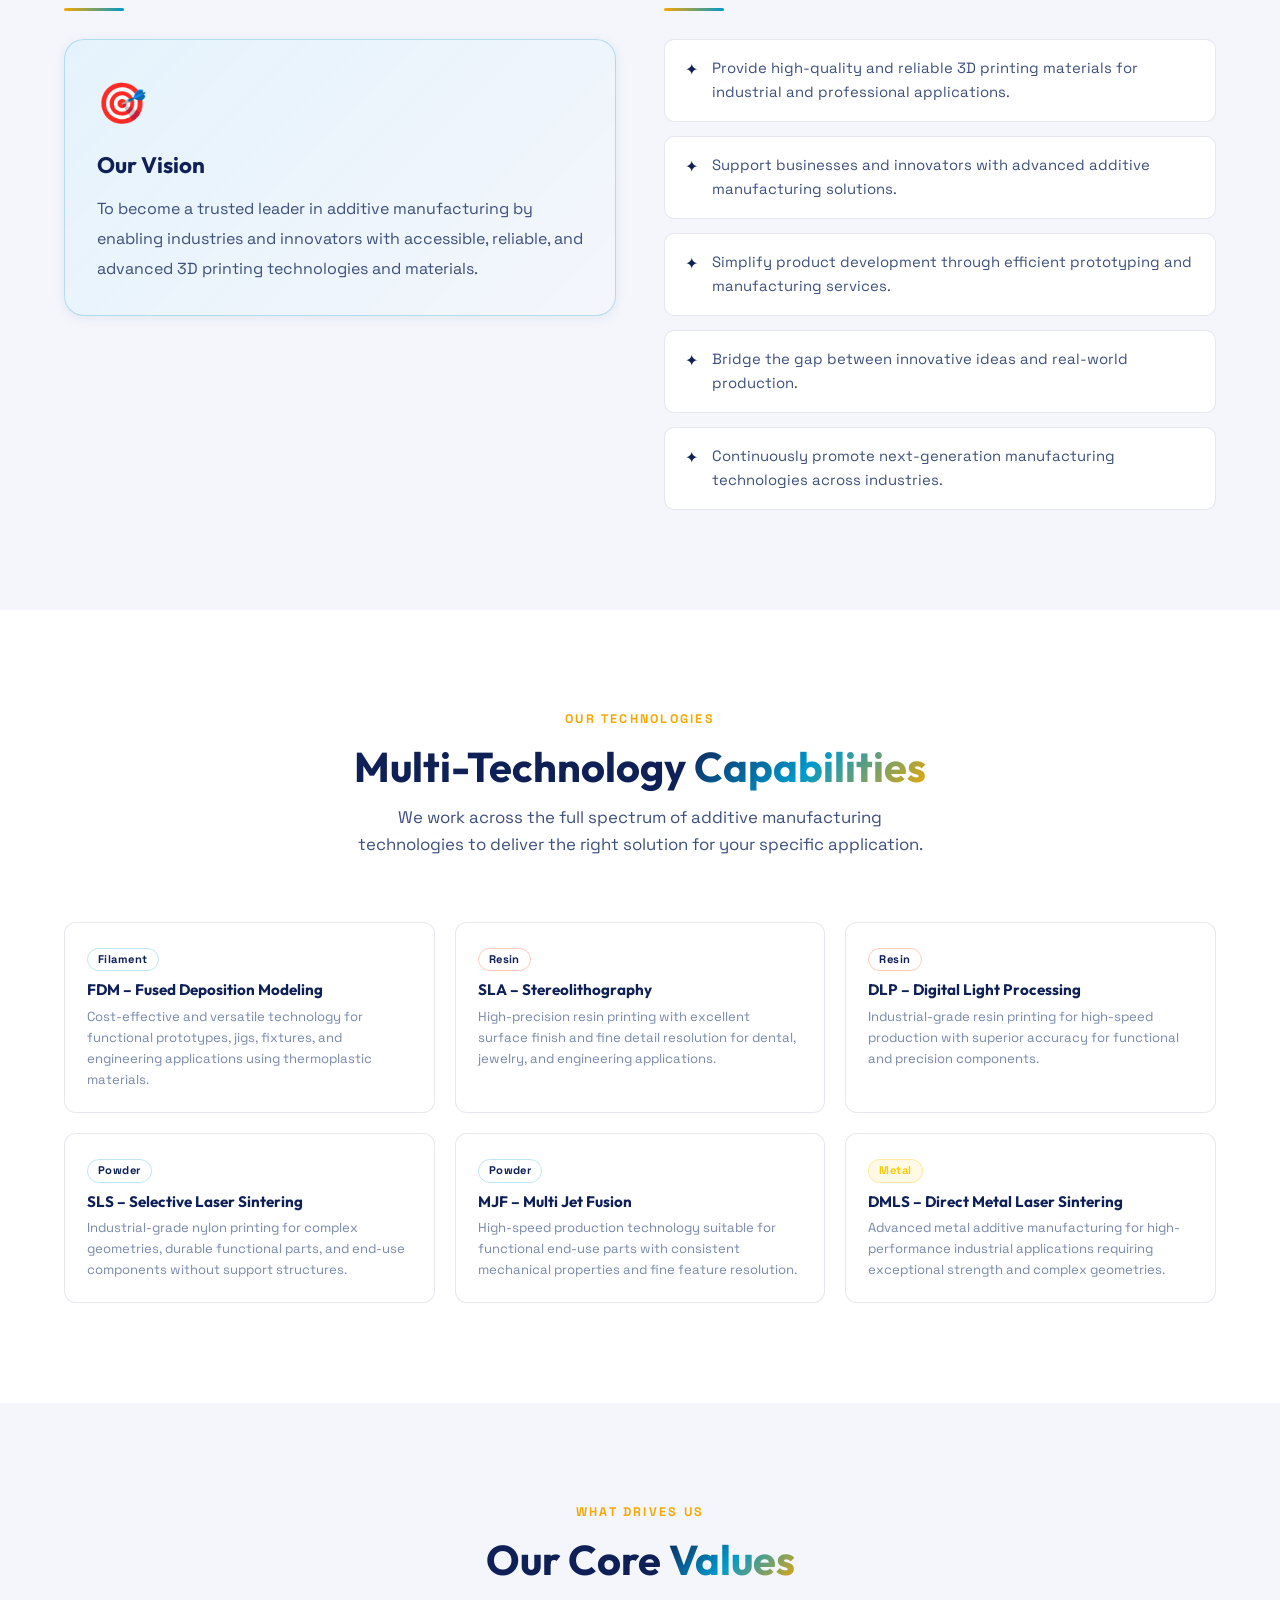
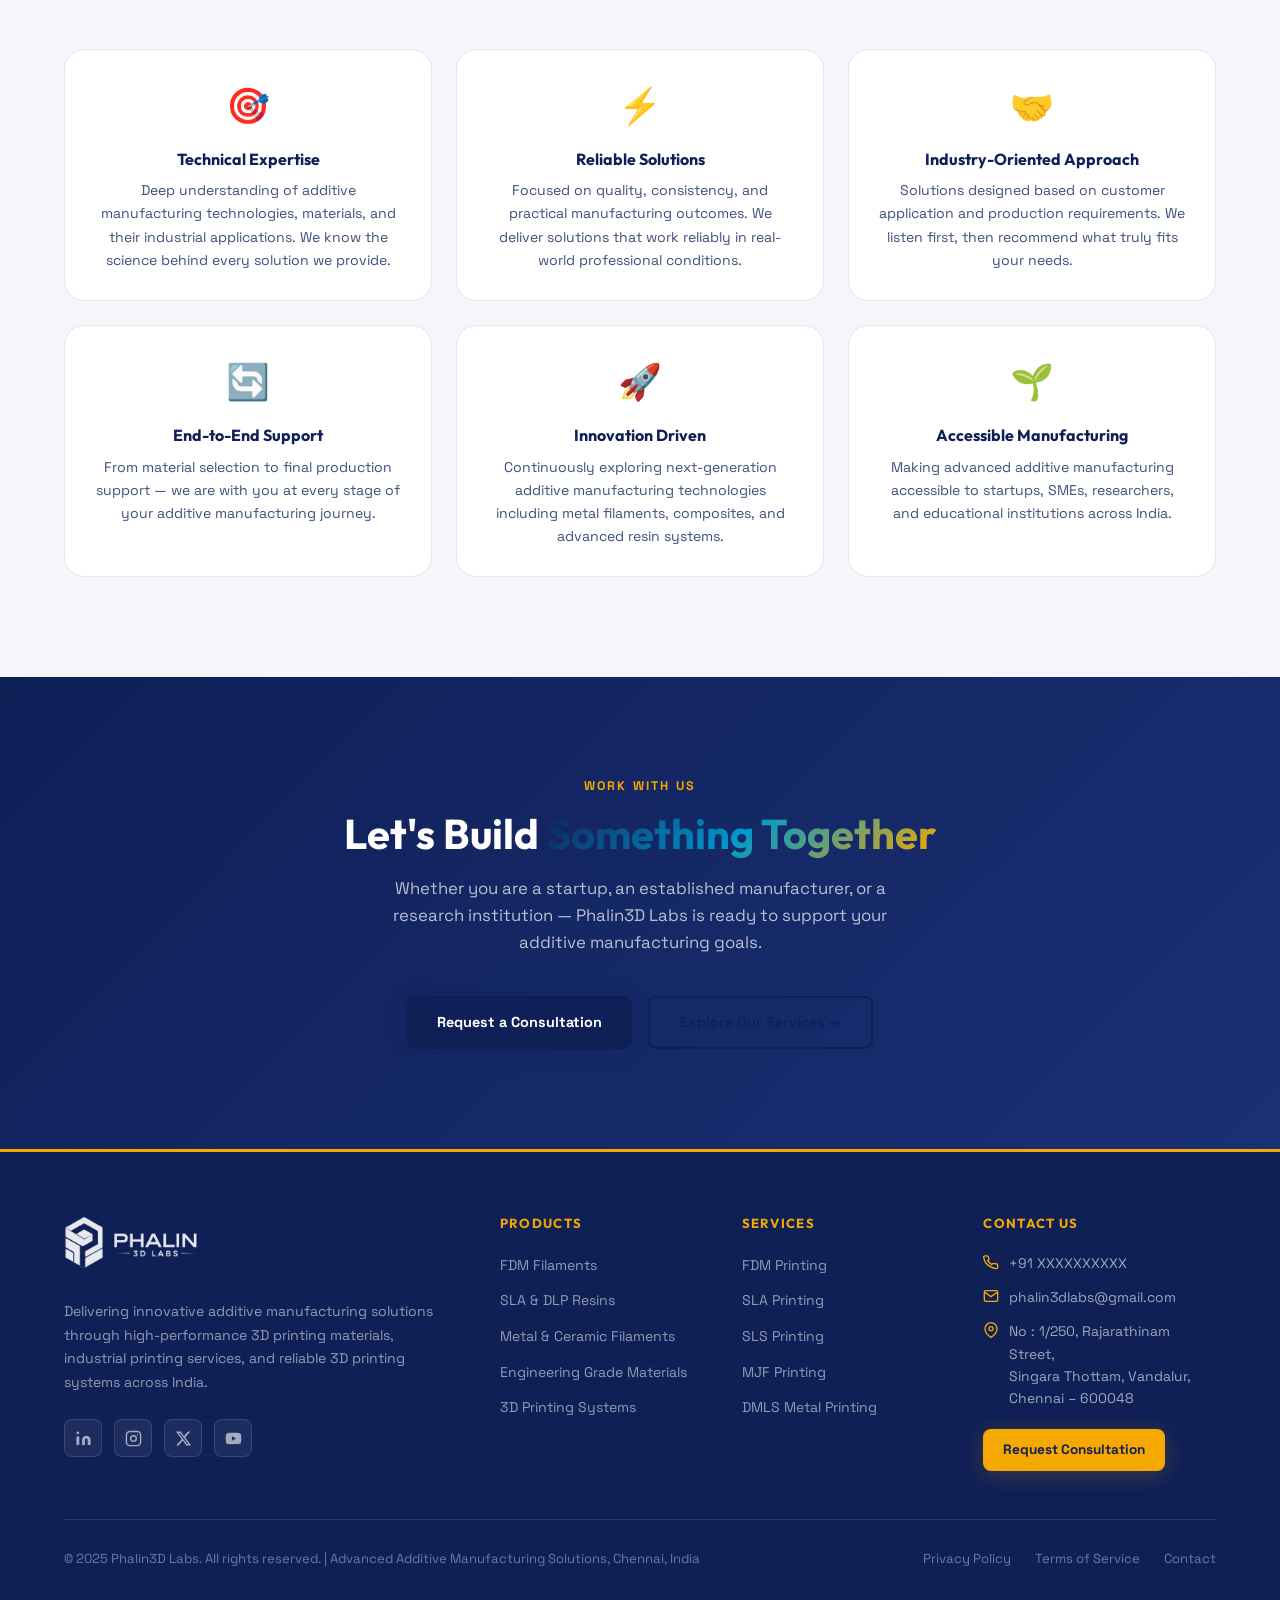
==== commit 23870651: "Add files via upload" ====
--- a/about.html
+++ b/about.html
@@ -3,31 +3,29 @@
 <head>
 <meta charset="UTF-8">
 <meta name="viewport" content="width=device-width,initial-scale=1">
-<title>About Us – NexForge 3D | Our Story & Team</title>
-<meta name="description" content="Learn about NexForge 3D — India's precision additive manufacturing studio. Our story, our team, our technology, and our commitment to engineering excellence.">
+<title>About Us – Phalin3D Labs | Additive Manufacturing Solutions Company</title>
+<meta name="description" content="Phalin3D Labs is an additive manufacturing solutions company focused on delivering high-quality 3D printing materials, advanced manufacturing services, and reliable 3D printing systems. Based in Chennai, India.">
 <link rel="stylesheet" href="styles.css">
 <style>
-.timeline{position:relative;padding-left:40px;}
-.timeline::before{content:'';position:absolute;left:0;top:0;bottom:0;width:2px;background:linear-gradient(180deg,var(--blue),var(--orange));}
-.timeline-item{position:relative;margin-bottom:40px;}
-.timeline-item::before{content:'';position:absolute;left:-47px;top:4px;width:14px;height:14px;border-radius:50%;background:var(--blue);border:3px solid var(--bg-primary);box-shadow:0 0 0 2px var(--blue);}
-.timeline-item:last-child{margin-bottom:0;}
-.timeline-year{font-family:'Outfit',sans-serif;font-size:.8rem;font-weight:700;color:var(--blue);letter-spacing:.1em;margin-bottom:6px;}
-.timeline-item h4{font-size:1rem;margin-bottom:6px;}
-.timeline-item p{font-size:.88rem;color:var(--text-secondary);line-height:1.65;}
+.mission-list{list-style:none;display:flex;flex-direction:column;gap:14px;}
+.mission-list li{display:flex;align-items:flex-start;gap:14px;padding:16px 20px;background:var(--bg-card);border:1px solid var(--border);border-radius:10px;transition:var(--transition);}
+.mission-list li:hover{border-color:var(--border-blue);background:var(--bg-card-hover);}
+.mission-list li::before{content:'✦';color:var(--blue);font-size:1rem;flex-shrink:0;margin-top:1px;}
+.mission-list li span{font-size:.93rem;color:var(--text-secondary);line-height:1.65;}
 .values-grid{display:grid;grid-template-columns:repeat(3,1fr);gap:24px;}
 .value-card{background:var(--bg-card);border:1px solid var(--border);border-radius:var(--radius-lg);padding:28px;text-align:center;transition:var(--transition);}
 .value-card:hover{border-color:var(--border-blue);transform:translateY(-4px);}
 .value-icon{font-size:2.2rem;margin-bottom:16px;}
 .value-card h4{margin-bottom:10px;}
 .value-card p{font-size:.88rem;color:var(--text-secondary);line-height:1.65;}
-.about-stats{display:grid;grid-template-columns:repeat(4,1fr);gap:20px;margin:48px 0;}
-.tech-list{display:grid;grid-template-columns:repeat(2,1fr);gap:16px;}
-.tech-item{display:flex;gap:14px;align-items:flex-start;background:var(--bg-card);border:1px solid var(--border);border-radius:10px;padding:16px;}
-.tech-dot{width:8px;height:8px;border-radius:50%;background:var(--blue);margin-top:5px;flex-shrink:0;}
-.tech-item h5{font-size:.9rem;margin-bottom:4px;}
-.tech-item p{font-size:.8rem;color:var(--text-muted);}
-@media(max-width:768px){.values-grid{grid-template-columns:1fr;}.about-stats{grid-template-columns:repeat(2,1fr);}.tech-list{grid-template-columns:1fr;}}
+.tech-grid{display:grid;grid-template-columns:repeat(3,1fr);gap:20px;}
+.tech-card{background:var(--bg-card);border:1px solid var(--border);border-radius:12px;padding:22px;transition:var(--transition);}
+.tech-card:hover{border-color:var(--border-blue);}
+.tech-card h5{font-size:.95rem;margin-bottom:6px;color:var(--text-primary);}
+.tech-card p{font-size:.82rem;color:var(--text-muted);line-height:1.6;}
+.tech-badge{display:inline-block;background:var(--blue-glow);border:1px solid var(--border-blue);color:var(--blue);padding:2px 10px;border-radius:100px;font-size:.7rem;font-weight:700;letter-spacing:.04em;margin-bottom:10px;}
+@media(max-width:768px){.values-grid,.tech-grid{grid-template-columns:1fr 1fr;}}
+@media(max-width:480px){.values-grid,.tech-grid{grid-template-columns:1fr;}}
 </style>
 </head>
 <body>
@@ -35,128 +33,130 @@
 
 <section class="page-hero">
   <div class="container">
-    <span class="eyebrow">Our Story</span>
-    <h1>Engineering the <span class="gradient-text">Future of Making</span></h1>
+    <span class="eyebrow">About Phalin3D Labs</span>
+    <h1>Advanced <span class="gradient-text">Additive Manufacturing</span> Solutions</h1>
     <div class="divider"></div>
-    <p>Founded by engineers for engineers — NexForge 3D has been at the forefront of additive manufacturing in India since 2017.</p>
-  </div>
-</section>
-
-<!-- STORY + IMAGE -->
+    <p>We simplify and strengthen the adoption of additive manufacturing by offering practical, scalable, and cost-effective solutions for industries, businesses, and innovators.</p>
+  </div>
+</section>
+
+<!-- WHO WE ARE -->
 <section class="section">
   <div class="container">
     <div class="why-grid" style="gap:64px;">
       <div class="animate-on-scroll">
         <span class="eyebrow">Who We Are</span>
-        <h2>Born in a <span class="gradient-text">Workshop,</span><br>Built for Industry</h2>
+        <h2>Born from a <span class="gradient-text">Passion</span> for Manufacturing</h2>
         <div class="divider left"></div>
-        <p style="color:var(--text-secondary);line-height:1.85;margin:20px 0 16px;">NexForge 3D was founded in 2017 by Arun Krishnamurthy and Divya Selvam — two mechanical engineers from IIT Madras who saw a critical gap in India's manufacturing ecosystem: startups and SMEs needed fast, affordable access to precision parts, but traditional manufacturing routes were too slow and too expensive for early-stage innovation.</p>
-        <p style="color:var(--text-secondary);line-height:1.85;margin-bottom:16px;">Starting with two FDM printers in a rented workshop in Ambattur, Chennai, they delivered their first batch of prototype parts to a local automotive startup within 36 hours. That first client went on to secure Series A funding — and word spread quickly.</p>
-        <p style="color:var(--text-secondary);line-height:1.85;">Today, NexForge 3D operates from a 4,000 sq ft. state-of-the-art additive manufacturing facility with a fleet of 18 industrial printers, serving clients from Kanyakumari to Kashmir — and globally through our digital delivery model.</p>
+        <p style="color:var(--text-secondary);line-height:1.85;margin:20px 0 16px;">Phalin3D Labs is an additive manufacturing solutions company focused on delivering high-quality 3D printing materials, advanced manufacturing services, and reliable 3D printing systems for industries, businesses, educational institutions, and product developers.</p>
+        <p style="color:var(--text-secondary);line-height:1.85;margin-bottom:16px;">We specialize in engineering-grade FDM filaments, industrial SLA &amp; DLP resins, and advanced metal and ceramic filament solutions compatible with FDM 3D printers. Our goal is to simplify and strengthen the adoption of additive manufacturing.</p>
+        <p style="color:var(--text-secondary);line-height:1.85;">Along with material solutions, we provide professional 3D printing services across multiple technologies including FDM, SLA, SLS, MJF, and DMLS to support rapid prototyping, functional testing, tooling, and end-use production applications.</p>
+        <div style="display:flex;gap:16px;margin-top:32px;flex-wrap:wrap;">
+          <a href="contact.html" class="btn btn-primary">Get in Touch</a>
+          <a href="services.html" class="btn btn-secondary">Our Services →</a>
+        </div>
       </div>
       <div class="animate-on-scroll delay-1">
-        <div class="about-hero-img">
-          <img src="C:/Users/deepak/.gemini/antigravity/brain/b2f35f81-ffc1-4e30-b660-33a1008ea707/about_team_1777573591915.png" alt="NexForge 3D Engineering Team">
-        </div>
-      </div>
-    </div>
-
-    <!-- STATS -->
-    <div class="about-stats">
-      <div class="stat-card animate-on-scroll"><div class="num" data-count="7" data-suffix="+">7+</div><div class="lbl">Years in Business</div></div>
-      <div class="stat-card animate-on-scroll delay-1"><div class="num" data-count="850" data-suffix="+">850+</div><div class="lbl">Projects Delivered</div></div>
-      <div class="stat-card animate-on-scroll delay-2"><div class="num" data-count="18" data-suffix="">18</div><div class="lbl">Industrial Printers</div></div>
-      <div class="stat-card animate-on-scroll delay-3"><div class="num" data-count="120" data-suffix="+">120+</div><div class="lbl">Clients Served</div></div>
-    </div>
-  </div>
-</section>
-
-<!-- TIMELINE -->
-<section class="section" style="background:var(--bg-secondary);" id="team">
-  <div class="container">
-    <div class="grid-2" style="gap:64px;align-items:start;">
-      <div>
-        <span class="eyebrow">Our Journey</span>
-        <h2>Seven Years of <span class="gradient-text">Growth</span></h2>
-        <div class="divider left" style="margin-bottom:36px;"></div>
-        <div class="timeline">
-          <div class="timeline-item animate-on-scroll">
-            <div class="timeline-year">2017</div>
-            <h4>Founded in Chennai</h4>
-            <p>NexForge 3D launches from a 400 sq ft workshop with 2 FDM printers and a vision to democratise precision manufacturing.</p>
-          </div>
-          <div class="timeline-item animate-on-scroll delay-1">
-            <div class="timeline-year">2018</div>
-            <h4>First 100 Projects</h4>
-            <p>Reach the 100-project milestone. Expanded to automotive and medical sectors. Added first SLA printer to serve high-detail requirements.</p>
-          </div>
-          <div class="timeline-item animate-on-scroll delay-2">
-            <div class="timeline-year">2020</div>
-            <h4>COVID-19 Response</h4>
-            <p>Pivoted to print 10,000+ face shield frames and ventilator components for Tamil Nadu hospitals during the pandemic. Recognised by MSME Ministry.</p>
-          </div>
-          <div class="timeline-item animate-on-scroll delay-3">
-            <div class="timeline-year">2022</div>
-            <h4>New Facility &amp; Scale</h4>
-            <p>Moved to 4,000 sq ft. facility in SIDCO Industrial Estate, Ambattur. Fleet grew to 18 printers. Launched Design Assistance service.</p>
-          </div>
-          <div class="timeline-item animate-on-scroll">
-            <div class="timeline-year">2024</div>
-            <h4>Pan-India &amp; Global Reach</h4>
-            <p>Serving clients across 14 Indian states and exporting digital manufacturing services to clients in Singapore, UAE, and the UK.</p>
-          </div>
-        </div>
-      </div>
-      <div>
-        <span class="eyebrow">Our Team</span>
-        <h2>The <span class="gradient-text">Engineers</span> Behind the Work</h2>
-        <div class="divider left" style="margin-bottom:36px;"></div>
+        <!-- Visual: Feature highlights -->
         <div style="display:grid;grid-template-columns:1fr 1fr;gap:20px;">
-          <div class="team-card animate-on-scroll">
-            <div class="team-avatar">AK</div>
-            <h4>Arun Krishnamurthy</h4>
-            <div class="role">Co-Founder &amp; CEO</div>
-            <div class="bio">M.Tech, IIT Madras. 12 years in additive manufacturing. Expert in FDM process optimisation and production scale-up.</div>
-          </div>
-          <div class="team-card animate-on-scroll delay-1">
-            <div class="team-avatar">DS</div>
-            <h4>Divya Selvam</h4>
-            <div class="role">Co-Founder &amp; CTO</div>
-            <div class="bio">B.E. Mechanical, Anna University. Specialises in SLA/resin technologies and material science for medical applications.</div>
-          </div>
-          <div class="team-card animate-on-scroll delay-2">
-            <div class="team-avatar">VP</div>
-            <h4>Vikram Patel</h4>
-            <div class="role">Head of Engineering</div>
-            <div class="bio">6 years in DFM consulting. Manages CAD optimisation, tolerance analysis, and quality inspection workflows.</div>
-          </div>
-          <div class="team-card animate-on-scroll delay-3">
-            <div class="team-avatar">MR</div>
-            <h4>Meena Raghunathan</h4>
-            <div class="role">Client Relations Manager</div>
-            <div class="bio">Ensures seamless project delivery. Your primary point of contact from quotation through to final delivery.</div>
-          </div>
-        </div>
-      </div>
-    </div>
-  </div>
-</section>
-
-<!-- TECHNOLOGY -->
+          <div class="card" style="text-align:center;padding:28px 20px;">
+            <div style="font-size:2.5rem;margin-bottom:8px;">🏭</div>
+            <div style="font-family:'Outfit',sans-serif;font-size:1.5rem;font-weight:800;color:var(--blue);">5+</div>
+            <div style="font-size:.8rem;color:var(--text-muted);text-transform:uppercase;letter-spacing:.08em;">Technology Platforms</div>
+          </div>
+          <div class="card" style="text-align:center;padding:28px 20px;">
+            <div style="font-size:2.5rem;margin-bottom:8px;">🧪</div>
+            <div style="font-family:'Outfit',sans-serif;font-size:1.5rem;font-weight:800;color:var(--orange);">30+</div>
+            <div style="font-size:.8rem;color:var(--text-muted);text-transform:uppercase;letter-spacing:.08em;">Materials Available</div>
+          </div>
+          <div class="card" style="text-align:center;padding:28px 20px;">
+            <div style="font-size:2.5rem;margin-bottom:8px;">🏢</div>
+            <div style="font-family:'Outfit',sans-serif;font-size:1.5rem;font-weight:800;color:var(--blue);">10+</div>
+            <div style="font-size:.8rem;color:var(--text-muted);text-transform:uppercase;letter-spacing:.08em;">Industries Served</div>
+          </div>
+          <div class="card" style="text-align:center;padding:28px 20px;">
+            <div style="font-size:2.5rem;margin-bottom:8px;">📍</div>
+            <div style="font-family:'Outfit',sans-serif;font-size:1.1rem;font-weight:800;color:var(--orange);">Chennai</div>
+            <div style="font-size:.8rem;color:var(--text-muted);text-transform:uppercase;letter-spacing:.08em;">India</div>
+          </div>
+        </div>
+        <div class="card" style="margin-top:20px;background:linear-gradient(135deg,rgba(0,200,255,.08),rgba(255,107,53,.06));border-color:var(--border-blue);padding:24px;">
+          <p style="font-size:.95rem;color:var(--text-secondary);line-height:1.75;font-style:italic;">"At Phalin3D Labs, we believe innovation begins with the ability to create faster, smarter, and more efficiently."</p>
+        </div>
+      </div>
+    </div>
+  </div>
+</section>
+
+<!-- VISION -->
+<section class="section" style="background:var(--bg-secondary);">
+  <div class="container">
+    <div class="grid-2" style="gap:48px;align-items:start;">
+      <div class="animate-on-scroll">
+        <span class="eyebrow">Our Vision</span>
+        <h2>Where We're <span class="gradient-text">Headed</span></h2>
+        <div class="divider left" style="margin-bottom:28px;"></div>
+        <div class="card" style="background:linear-gradient(135deg,rgba(0,200,255,.06),transparent);border-color:var(--border-blue);padding:32px;">
+          <div style="font-size:2.5rem;margin-bottom:16px;">🎯</div>
+          <h3 style="margin-bottom:16px;">Our Vision</h3>
+          <p style="color:var(--text-secondary);line-height:1.85;font-size:1rem;">To become a trusted leader in additive manufacturing by enabling industries and innovators with accessible, reliable, and advanced 3D printing technologies and materials.</p>
+        </div>
+      </div>
+      <div class="animate-on-scroll delay-1">
+        <span class="eyebrow">Our Mission</span>
+        <h2>What <span class="gradient-text">Drives</span> Us</h2>
+        <div class="divider left" style="margin-bottom:28px;"></div>
+        <ul class="mission-list">
+          <li><span>Provide high-quality and reliable 3D printing materials for industrial and professional applications.</span></li>
+          <li><span>Support businesses and innovators with advanced additive manufacturing solutions.</span></li>
+          <li><span>Simplify product development through efficient prototyping and manufacturing services.</span></li>
+          <li><span>Bridge the gap between innovative ideas and real-world production.</span></li>
+          <li><span>Continuously promote next-generation manufacturing technologies across industries.</span></li>
+        </ul>
+      </div>
+    </div>
+  </div>
+</section>
+
+<!-- TECHNOLOGIES -->
 <section class="section">
   <div class="container">
     <div class="section-header">
-      <span class="eyebrow">Our Technology</span>
-      <h2>Industrial Equipment, <span class="gradient-text">Professional Results</span></h2>
-      <p>We invest in best-in-class additive manufacturing hardware so your parts meet the tightest engineering specifications.</p>
-    </div>
-    <div class="tech-list animate-on-scroll">
-      <div class="tech-item"><div class="tech-dot"></div><div><h5>Ultimaker S5 Pro Bundle</h5><p>Dual-extrusion FDM with soluble support — ideal for complex geometries</p></div></div>
-      <div class="tech-item"><div class="tech-dot" style="background:var(--orange);"></div><div><h5>Formlabs Form 3</h5><p>LFS SLA printing with 25µm resolution for ultra-fine details</p></div></div>
-      <div class="tech-item"><div class="tech-dot"></div><div><h5>Raise3D Pro3 Plus</h5><p>Large-format FDM with IDEX dual head for multi-material builds</p></div></div>
-      <div class="tech-item"><div class="tech-dot" style="background:var(--orange);"></div><div><h5>Bambu Lab X1 Carbon</h5><p>High-speed production FDM with carbon-fibre composite materials</p></div></div>
-      <div class="tech-item"><div class="tech-dot"></div><div><h5>Creality Halot Max</h5><p>MSLA resin printing for large-format high-detail applications</p></div></div>
-      <div class="tech-item"><div class="tech-dot" style="background:var(--orange);"></div><div><h5>Zeiss Calypso CMM</h5><p>Coordinate measuring machine for dimensional inspection and GD&T verification</p></div></div>
+      <span class="eyebrow">Our Technologies</span>
+      <h2>Multi-Technology <span class="gradient-text">Capabilities</span></h2>
+      <p>We work across the full spectrum of additive manufacturing technologies to deliver the right solution for your specific application.</p>
+    </div>
+    <div class="tech-grid animate-on-scroll">
+      <div class="tech-card">
+        <div class="tech-badge">Filament</div>
+        <h5>FDM – Fused Deposition Modeling</h5>
+        <p>Cost-effective and versatile technology for functional prototypes, jigs, fixtures, and engineering applications using thermoplastic materials.</p>
+      </div>
+      <div class="tech-card">
+        <div class="tech-badge" style="background:var(--orange-glow);border-color:rgba(255,107,53,.35);color:var(--orange);">Resin</div>
+        <h5>SLA – Stereolithography</h5>
+        <p>High-precision resin printing with excellent surface finish and fine detail resolution for dental, jewelry, and engineering applications.</p>
+      </div>
+      <div class="tech-card">
+        <div class="tech-badge" style="background:var(--orange-glow);border-color:rgba(255,107,53,.35);color:var(--orange);">Resin</div>
+        <h5>DLP – Digital Light Processing</h5>
+        <p>Industrial-grade resin printing for high-speed production with superior accuracy for functional and precision components.</p>
+      </div>
+      <div class="tech-card">
+        <div class="tech-badge">Powder</div>
+        <h5>SLS – Selective Laser Sintering</h5>
+        <p>Industrial-grade nylon printing for complex geometries, durable functional parts, and end-use components without support structures.</p>
+      </div>
+      <div class="tech-card">
+        <div class="tech-badge">Powder</div>
+        <h5>MJF – Multi Jet Fusion</h5>
+        <p>High-speed production technology suitable for functional end-use parts with consistent mechanical properties and fine feature resolution.</p>
+      </div>
+      <div class="tech-card">
+        <div class="tech-badge" style="background:rgba(255,200,0,.1);border-color:rgba(255,200,0,.3);color:#ffc800;">Metal</div>
+        <h5>DMLS – Direct Metal Laser Sintering</h5>
+        <p>Advanced metal additive manufacturing for high-performance industrial applications requiring exceptional strength and complex geometries.</p>
+      </div>
     </div>
   </div>
 </section>
@@ -171,18 +171,33 @@
     <div class="values-grid">
       <div class="value-card animate-on-scroll">
         <div class="value-icon">🎯</div>
-        <h4>Precision First</h4>
-        <p>We treat dimensional accuracy as non-negotiable. Every part is quality-checked against your specifications before it leaves our facility.</p>
+        <h4>Technical Expertise</h4>
+        <p>Deep understanding of additive manufacturing technologies, materials, and their industrial applications. We know the science behind every solution we provide.</p>
       </div>
       <div class="value-card animate-on-scroll delay-1">
         <div class="value-icon">⚡</div>
-        <h4>Speed Without Compromise</h4>
-        <p>Fast turnarounds don't mean cutting corners. Our optimised workflows let us deliver quickly while maintaining full quality standards.</p>
+        <h4>Reliable Solutions</h4>
+        <p>Focused on quality, consistency, and practical manufacturing outcomes. We deliver solutions that work reliably in real-world professional conditions.</p>
       </div>
       <div class="value-card animate-on-scroll delay-2">
         <div class="value-icon">🤝</div>
-        <h4>Engineering Partnership</h4>
-        <p>We're not just a print shop — we're your manufacturing partner. We proactively share insights that improve your product and reduce costs.</p>
+        <h4>Industry-Oriented Approach</h4>
+        <p>Solutions designed based on customer application and production requirements. We listen first, then recommend what truly fits your needs.</p>
+      </div>
+      <div class="value-card animate-on-scroll delay-3">
+        <div class="value-icon">🔄</div>
+        <h4>End-to-End Support</h4>
+        <p>From material selection to final production support — we are with you at every stage of your additive manufacturing journey.</p>
+      </div>
+      <div class="value-card animate-on-scroll">
+        <div class="value-icon">🚀</div>
+        <h4>Innovation Driven</h4>
+        <p>Continuously exploring next-generation additive manufacturing technologies including metal filaments, composites, and advanced resin systems.</p>
+      </div>
+      <div class="value-card animate-on-scroll delay-1">
+        <div class="value-icon">🌱</div>
+        <h4>Accessible Manufacturing</h4>
+        <p>Making advanced additive manufacturing accessible to startups, SMEs, researchers, and educational institutions across India.</p>
       </div>
     </div>
   </div>
@@ -192,10 +207,10 @@
   <div class="container">
     <span class="eyebrow" style="display:block;text-align:center;">Work With Us</span>
     <h2>Let's Build <span class="gradient-text">Something Together</span></h2>
-    <p>Whether you're a startup with a napkin sketch or an enterprise with production CAD files — we're ready to help you manufacture with confidence.</p>
+    <p>Whether you are a startup, an established manufacturer, or a research institution — Phalin3D Labs is ready to support your additive manufacturing goals.</p>
     <div class="cta-actions">
-      <a href="contact.html" class="btn btn-primary">Get in Touch</a>
-      <a href="portfolio.html" class="btn btn-secondary">See Our Work</a>
+      <a href="contact.html" class="btn btn-primary">Request a Consultation</a>
+      <a href="services.html" class="btn btn-secondary">Explore Our Services →</a>
     </div>
   </div>
 </section>
--- a/styles.css
+++ b/styles.css
@@ -1,26 +1,33 @@
 @import url('https://fonts.googleapis.com/css2?family=Outfit:wght@300;400;500;600;700;800;900&family=Space+Grotesk:wght@300;400;500;600;700&display=swap');
 
 :root {
-  --bg-primary: #0d0f14;
-  --bg-secondary: #111318;
-  --bg-card: #161920;
-  --bg-card-hover: #1c2028;
-  --blue: #00a8ff;
-  --blue-dark: #0080cc;
-  --blue-glow: rgba(0,168,255,0.15);
-  --orange: #ff6b35;
-  --orange-dark: #e05520;
-  --orange-glow: rgba(255,107,53,0.15);
-  --text-primary: #f0f2f7;
-  --text-secondary: #8b909e;
-  --text-muted: #555b6a;
-  --border: rgba(255,255,255,0.07);
-  --border-blue: rgba(0,168,255,0.3);
-  --nav-h: 72px;
+  --navy: #0f2057;
+  --navy-mid: #1a3075;
+  --navy-light: #2a4090;
+  --gold: #f5a800;
+  --gold-dark: #d48f00;
+  --gold-light: #ffc940;
+  --gold-glow: rgba(245,168,0,0.13);
+  --cyan: #0099cc;
+  --cyan-dark: #0077aa;
+  --cyan-glow: rgba(0,153,204,0.12);
+  --bg-primary: #ffffff;
+  --bg-secondary: #f4f6fc;
+  --bg-card: #ffffff;
+  --bg-card-hover: #eef2ff;
+  --text-primary: #0f2057;
+  --text-secondary: #3d4f7c;
+  --text-muted: #7888aa;
+  --border: rgba(15,32,87,0.1);
+  --border-gold: rgba(245,168,0,0.4);
+  --border-blue: rgba(0,153,204,0.25);
+  --shadow-sm: 0 2px 12px rgba(15,32,87,0.07);
+  --shadow-md: 0 8px 32px rgba(15,32,87,0.1);
+  --shadow-gold: 0 4px 24px rgba(245,168,0,0.2);
+  --shadow-blue: 0 4px 24px rgba(0,153,204,0.15);
+  --nav-h: 76px;
   --radius: 12px;
   --radius-lg: 20px;
-  --shadow-blue: 0 0 40px rgba(0,168,255,0.12);
-  --shadow-orange: 0 0 40px rgba(255,107,53,0.12);
   --transition: all 0.3s cubic-bezier(0.4,0,0.2,1);
 }
 
@@ -32,232 +39,222 @@
 ul{list-style:none;}
 button{cursor:pointer;border:none;background:none;font-family:inherit;}
 
-/* ── SCROLLBAR ── */
+/* SCROLLBAR */
 ::-webkit-scrollbar{width:6px;}
-::-webkit-scrollbar-track{background:var(--bg-secondary);}
-::-webkit-scrollbar-thumb{background:var(--blue-dark);border-radius:3px;}
-
-/* ── TYPOGRAPHY ── */
-h1,h2,h3,h4,h5{font-family:'Outfit',sans-serif;line-height:1.2;font-weight:700;}
-h1{font-size:clamp(2.4rem,5vw,4.2rem);}
-h2{font-size:clamp(1.8rem,3.5vw,2.8rem);}
-h3{font-size:clamp(1.2rem,2vw,1.5rem);}
-.eyebrow{font-size:.78rem;font-weight:600;letter-spacing:.18em;text-transform:uppercase;color:var(--blue);margin-bottom:.75rem;display:block;}
-.gradient-text{background:linear-gradient(135deg,var(--blue) 0%,#7dd3fc 50%,var(--orange) 100%);-webkit-background-clip:text;-webkit-text-fill-color:transparent;background-clip:text;}
-
-/* ── LAYOUT ── */
+::-webkit-scrollbar-track{background:#f4f6fc;}
+::-webkit-scrollbar-thumb{background:var(--gold);border-radius:3px;}
+
+/* TYPOGRAPHY */
+h1,h2,h3,h4,h5{font-family:'Outfit',sans-serif;line-height:1.2;font-weight:700;color:var(--navy);}
+h1{font-size:clamp(2.2rem,5vw,4rem);}
+h2{font-size:clamp(1.7rem,3.5vw,2.6rem);}
+h3{font-size:clamp(1.1rem,2vw,1.4rem);}
+.eyebrow{font-size:.78rem;font-weight:700;letter-spacing:.18em;text-transform:uppercase;color:var(--gold);margin-bottom:.75rem;display:block;}
+.gradient-text{background:linear-gradient(135deg,var(--navy) 0%,var(--cyan) 50%,var(--gold) 100%);-webkit-background-clip:text;-webkit-text-fill-color:transparent;background-clip:text;}
+
+/* LAYOUT */
 .container{width:100%;max-width:1200px;margin:0 auto;padding:0 24px;}
 .section{padding:100px 0;}
 .section-header{text-align:center;margin-bottom:64px;}
-.section-header p{color:var(--text-secondary);font-size:1.1rem;max-width:580px;margin:.75rem auto 0;}
+.section-header p{color:var(--text-secondary);font-size:1.05rem;max-width:580px;margin:.75rem auto 0;}
 .grid-2{display:grid;grid-template-columns:repeat(2,1fr);gap:32px;}
 .grid-3{display:grid;grid-template-columns:repeat(3,1fr);gap:28px;}
 .grid-4{display:grid;grid-template-columns:repeat(4,1fr);gap:24px;}
 
-/* ── BUTTONS ── */
-.btn{display:inline-flex;align-items:center;gap:8px;padding:14px 32px;border-radius:8px;font-weight:600;font-size:.95rem;transition:var(--transition);position:relative;overflow:hidden;}
-.btn::before{content:'';position:absolute;inset:0;opacity:0;transition:opacity .3s;}
-.btn:hover::before{opacity:1;}
-.btn-primary{background:linear-gradient(135deg,var(--blue),var(--blue-dark));color:#fff;box-shadow:0 4px 24px rgba(0,168,255,0.3);}
-.btn-primary::before{background:linear-gradient(135deg,#22c0ff,var(--blue));}
-.btn-primary:hover{transform:translateY(-2px);box-shadow:0 8px 32px rgba(0,168,255,0.45);}
-.btn-secondary{background:transparent;color:var(--text-primary);border:1.5px solid var(--border-blue);}
-.btn-secondary:hover{background:var(--blue-glow);border-color:var(--blue);color:var(--blue);}
-.btn-orange{background:linear-gradient(135deg,var(--orange),var(--orange-dark));color:#fff;box-shadow:0 4px 24px rgba(255,107,53,0.3);}
-.btn-orange:hover{transform:translateY(-2px);box-shadow:0 8px 32px rgba(255,107,53,0.45);}
+/* BUTTONS */
+.btn{display:inline-flex;align-items:center;gap:8px;padding:13px 30px;border-radius:8px;font-weight:700;font-size:.9rem;transition:var(--transition);position:relative;overflow:hidden;}
 .btn svg{width:18px;height:18px;flex-shrink:0;}
-
-/* ── NAV ── */
-nav{position:fixed;top:0;left:0;right:0;z-index:1000;height:var(--nav-h);transition:var(--transition);}
-nav.scrolled{background:rgba(13,15,20,0.92);backdrop-filter:blur(20px);-webkit-backdrop-filter:blur(20px);border-bottom:1px solid var(--border);}
+.btn-primary{background:var(--navy);color:#fff;box-shadow:0 4px 20px rgba(15,32,87,0.25);}
+.btn-primary:hover{background:var(--navy-mid);transform:translateY(-2px);box-shadow:0 8px 28px rgba(15,32,87,0.3);}
+.btn-secondary{background:transparent;color:var(--navy);border:2px solid var(--navy);}
+.btn-secondary:hover{background:var(--navy);color:#fff;}
+.btn-gold{background:var(--gold);color:var(--navy);font-weight:800;box-shadow:var(--shadow-gold);}
+.btn-gold:hover{background:var(--gold-dark);transform:translateY(-2px);box-shadow:0 8px 28px rgba(245,168,0,0.3);}
+.btn-orange{background:var(--gold);color:var(--navy);font-weight:800;box-shadow:var(--shadow-gold);}
+.btn-orange:hover{background:var(--gold-dark);transform:translateY(-2px);}
+
+/* NAV */
+nav{position:fixed;top:0;left:0;right:0;z-index:1000;height:var(--nav-h);background:rgba(255,255,255,0.95);transition:var(--transition);}
+nav.scrolled{backdrop-filter:blur(16px);-webkit-backdrop-filter:blur(16px);box-shadow:0 2px 20px rgba(15,32,87,0.1);border-bottom:1px solid var(--border);}
 .nav-inner{display:flex;align-items:center;justify-content:space-between;height:var(--nav-h);}
-.nav-logo{display:flex;align-items:center;gap:12px;}
-.nav-logo-icon{width:40px;height:40px;flex-shrink:0;}
+.nav-logo{display:flex;align-items:center;gap:4px;}
+.nav-logo img{height:52px;width:auto;object-fit:contain;}
 .nav-logo-text{display:flex;flex-direction:column;line-height:1.1;}
-.nav-logo-text .brand{font-family:'Outfit',sans-serif;font-weight:800;font-size:1.15rem;letter-spacing:-.01em;}
-.nav-logo-text .brand span{color:var(--blue);}
-.nav-logo-text .tagline-nav{font-size:.6rem;color:var(--text-muted);letter-spacing:.12em;text-transform:uppercase;}
-.nav-links{display:flex;align-items:center;gap:8px;}
-.nav-links a{padding:8px 16px;border-radius:6px;font-size:.9rem;font-weight:500;color:var(--text-secondary);transition:var(--transition);}
-.nav-links a:hover,.nav-links a.active{color:var(--text-primary);background:rgba(255,255,255,0.06);}
+.nav-logo-text .brand{font-family:'Outfit',sans-serif;font-weight:800;font-size:1.1rem;color:var(--navy);}
+.nav-logo-text .brand span{color:var(--gold);}
+.nav-logo-text .tagline-nav{font-size:.58rem;color:var(--text-muted);letter-spacing:.12em;text-transform:uppercase;}
+.nav-links{display:flex;align-items:center;gap:4px;}
+.nav-links a{padding:8px 16px;border-radius:6px;font-size:.88rem;font-weight:600;color:var(--text-secondary);transition:var(--transition);}
+.nav-links a:hover,.nav-links a.active{color:var(--navy);background:var(--gold-glow);}
+.nav-links a.active{color:var(--gold-dark);}
 .nav-cta{display:flex;align-items:center;gap:12px;}
 .nav-hamburger{display:none;flex-direction:column;gap:5px;padding:8px;cursor:pointer;}
-.nav-hamburger span{width:24px;height:2px;background:var(--text-primary);border-radius:2px;transition:var(--transition);}
-.mobile-menu{display:none;position:fixed;top:var(--nav-h);left:0;right:0;background:rgba(13,15,20,0.98);backdrop-filter:blur(20px);padding:24px;border-bottom:1px solid var(--border);z-index:999;}
+.nav-hamburger span{width:24px;height:2px;background:var(--navy);border-radius:2px;transition:var(--transition);}
+.mobile-menu{display:none;position:fixed;top:var(--nav-h);left:0;right:0;background:#fff;padding:24px;border-bottom:2px solid var(--border);z-index:999;box-shadow:0 8px 32px rgba(15,32,87,0.1);}
 .mobile-menu.open{display:flex;flex-direction:column;gap:4px;}
-.mobile-menu a{padding:12px 16px;border-radius:8px;font-size:1rem;font-weight:500;color:var(--text-secondary);transition:var(--transition);}
-.mobile-menu a:hover,.mobile-menu a.active{color:var(--text-primary);background:rgba(255,255,255,0.06);}
+.mobile-menu a{padding:12px 16px;border-radius:8px;font-size:1rem;font-weight:600;color:var(--text-secondary);transition:var(--transition);}
+.mobile-menu a:hover,.mobile-menu a.active{color:var(--navy);background:var(--gold-glow);}
 .mobile-menu .mobile-cta{margin-top:12px;}
 
-/* ── HERO ── */
-.hero{min-height:100vh;display:flex;align-items:center;position:relative;overflow:hidden;padding-top:var(--nav-h);}
+/* HERO */
+.hero{min-height:100vh;display:flex;align-items:center;position:relative;overflow:hidden;padding-top:var(--nav-h);background:linear-gradient(135deg,var(--navy) 0%,var(--navy-mid) 60%,#0d1e50 100%);}
 .hero-bg{position:absolute;inset:0;z-index:0;}
-.hero-bg img{width:100%;height:100%;object-fit:cover;opacity:.25;}
-.hero-bg::after{content:'';position:absolute;inset:0;background:linear-gradient(135deg,rgba(13,15,20,.95) 0%,rgba(13,15,20,.7) 50%,rgba(13,15,20,.88) 100%);}
-.hero-grid-overlay{position:absolute;inset:0;background-image:linear-gradient(rgba(0,168,255,.04) 1px,transparent 1px),linear-gradient(90deg,rgba(0,168,255,.04) 1px,transparent 1px);background-size:60px 60px;z-index:1;}
-.hero-content{position:relative;z-index:2;max-width:780px;}
-.hero-badge{display:inline-flex;align-items:center;gap:8px;background:rgba(0,168,255,0.1);border:1px solid rgba(0,168,255,0.25);border-radius:100px;padding:6px 16px;font-size:.78rem;font-weight:600;color:var(--blue);margin-bottom:28px;letter-spacing:.06em;}
-.hero-badge::before{content:'';width:6px;height:6px;background:var(--blue);border-radius:50%;animation:pulse 2s infinite;}
-.hero h1{margin-bottom:24px;}
-.hero-sub{font-size:1.15rem;color:var(--text-secondary);max-width:560px;margin-bottom:40px;line-height:1.75;}
+.hero-bg img{width:100%;height:100%;object-fit:cover;opacity:.08;}
+.hero-bg::after{content:'';position:absolute;inset:0;background:linear-gradient(135deg,rgba(15,32,87,.96) 0%,rgba(26,48,117,.88) 50%,rgba(15,32,87,.92) 100%);}
+.hero-grid-overlay{position:absolute;inset:0;background-image:linear-gradient(rgba(245,168,0,.06) 1px,transparent 1px),linear-gradient(90deg,rgba(245,168,0,.06) 1px,transparent 1px);background-size:60px 60px;z-index:1;}
+.hero-content{position:relative;z-index:2;max-width:820px;}
+.hero-badge{display:inline-flex;align-items:center;gap:8px;background:rgba(245,168,0,0.12);border:1px solid rgba(245,168,0,0.3);border-radius:100px;padding:6px 16px;font-size:.78rem;font-weight:700;color:var(--gold);margin-bottom:28px;letter-spacing:.06em;}
+.hero-badge::before{content:'';width:6px;height:6px;background:var(--gold);border-radius:50%;animation:pulse 2s infinite;flex-shrink:0;}
+.hero h1{margin-bottom:24px;color:#fff;}
+.hero-sub{font-size:1.1rem;color:rgba(255,255,255,0.72);max-width:580px;margin-bottom:40px;line-height:1.78;}
 .hero-actions{display:flex;gap:16px;flex-wrap:wrap;}
-.hero-stats{display:flex;gap:48px;margin-top:64px;padding-top:40px;border-top:1px solid var(--border);}
-.hero-stat-num{font-family:'Outfit',sans-serif;font-size:2rem;font-weight:800;color:var(--text-primary);}
-.hero-stat-num span{color:var(--blue);}
-.hero-stat-label{font-size:.8rem;color:var(--text-muted);text-transform:uppercase;letter-spacing:.1em;margin-top:2px;}
-
-/* ── CARDS ── */
-.card{background:var(--bg-card);border:1px solid var(--border);border-radius:var(--radius-lg);padding:32px;transition:var(--transition);}
-.card:hover{background:var(--bg-card-hover);border-color:var(--border-blue);transform:translateY(-4px);box-shadow:var(--shadow-blue);}
+.hero-stat-num{font-family:'Outfit',sans-serif;font-size:2rem;font-weight:800;color:#fff;}
+.hero-stat-num span{color:var(--gold);}
+.hero-stat-label{font-size:.78rem;color:rgba(255,255,255,0.5);text-transform:uppercase;letter-spacing:.1em;margin-top:2px;}
+.hero-stats{display:flex;gap:48px;margin-top:64px;padding-top:40px;border-top:1px solid rgba(255,255,255,0.1);}
+
+/* CARDS */
+.card{background:var(--bg-card);border:1px solid var(--border);border-radius:var(--radius-lg);padding:32px;transition:var(--transition);box-shadow:var(--shadow-sm);}
+.card:hover{background:var(--bg-card-hover);border-color:var(--border-gold);transform:translateY(-4px);box-shadow:var(--shadow-gold);}
 .card-icon{width:52px;height:52px;border-radius:12px;display:flex;align-items:center;justify-content:center;margin-bottom:20px;}
-.card-icon.blue{background:var(--blue-glow);}
-.card-icon.orange{background:var(--orange-glow);}
+.card-icon.blue{background:var(--cyan-glow);border:1px solid var(--border-blue);}
+.card-icon.orange{background:var(--gold-glow);border:1px solid var(--border-gold);}
 .card-icon svg{width:26px;height:26px;}
-.card h3{margin-bottom:10px;}
-.card p{color:var(--text-secondary);font-size:.95rem;line-height:1.7;}
-
-/* ── SERVICE CARDS ── */
-.service-card{background:var(--bg-card);border:1px solid var(--border);border-radius:var(--radius-lg);overflow:hidden;transition:var(--transition);}
-.service-card:hover{border-color:var(--border-blue);transform:translateY(-6px);box-shadow:var(--shadow-blue);}
+.card h3{margin-bottom:10px;color:var(--navy);}
+.card p{color:var(--text-secondary);font-size:.93rem;line-height:1.7;}
+
+/* SERVICE CARDS */
+.service-card{background:var(--bg-card);border:1px solid var(--border);border-radius:var(--radius-lg);overflow:hidden;transition:var(--transition);box-shadow:var(--shadow-sm);}
+.service-card:hover{border-color:var(--border-gold);transform:translateY(-6px);box-shadow:var(--shadow-gold);}
 .service-card-visual{height:200px;display:flex;align-items:center;justify-content:center;position:relative;overflow:hidden;}
 .service-card-visual img{width:100%;height:100%;object-fit:cover;transition:transform .5s ease;}
 .service-card:hover .service-card-visual img{transform:scale(1.05);}
 .service-card-body{padding:28px;}
-.service-card-body h3{margin-bottom:10px;}
+.service-card-body h3{margin-bottom:10px;color:var(--navy);}
 .service-card-body p{color:var(--text-secondary);font-size:.9rem;line-height:1.7;margin-bottom:16px;}
-.service-tag{display:inline-block;background:var(--blue-glow);border:1px solid var(--border-blue);color:var(--blue);padding:3px 10px;border-radius:100px;font-size:.72rem;font-weight:600;letter-spacing:.04em;margin:3px 2px;}
-
-/* ── PORTFOLIO ── */
-.portfolio-card{background:var(--bg-card);border:1px solid var(--border);border-radius:var(--radius-lg);overflow:hidden;transition:var(--transition);}
-.portfolio-card:hover{border-color:rgba(255,107,53,0.3);transform:translateY(-6px);box-shadow:var(--shadow-orange);}
-.portfolio-img{height:240px;position:relative;overflow:hidden;}
-.portfolio-img img{width:100%;height:100%;object-fit:cover;transition:transform .5s ease;}
-.portfolio-card:hover .portfolio-img img{transform:scale(1.06);}
-.portfolio-img-placeholder{width:100%;height:100%;display:flex;align-items:center;justify-content:center;}
-.portfolio-overlay{position:absolute;inset:0;background:linear-gradient(to top,rgba(13,15,20,.8) 0%,transparent 60%);display:flex;align-items:flex-end;padding:20px;}
-.portfolio-industry{background:var(--orange-glow);border:1px solid rgba(255,107,53,.35);color:var(--orange);padding:4px 12px;border-radius:100px;font-size:.7rem;font-weight:700;letter-spacing:.08em;text-transform:uppercase;}
-.portfolio-body{padding:24px;}
-.portfolio-body h3{margin-bottom:8px;font-size:1.1rem;}
-.portfolio-body p{color:var(--text-secondary);font-size:.88rem;line-height:1.65;}
-.portfolio-result{display:flex;align-items:center;gap:8px;margin-top:14px;padding-top:14px;border-top:1px solid var(--border);color:var(--blue);font-size:.82rem;font-weight:600;}
-
-/* ── TESTIMONIALS ── */
-.testimonial-card{background:var(--bg-card);border:1px solid var(--border);border-radius:var(--radius-lg);padding:32px;transition:var(--transition);}
-.testimonial-card:hover{border-color:var(--border-blue);}
+.service-tag{display:inline-block;background:rgba(245,168,0,0.1);border:1px solid var(--border-gold);color:var(--gold-dark);padding:3px 10px;border-radius:100px;font-size:.72rem;font-weight:700;letter-spacing:.04em;margin:3px 2px;}
+
+/* TESTIMONIALS */
+.testimonial-card{background:var(--bg-card);border:1px solid var(--border);border-radius:var(--radius-lg);padding:32px;transition:var(--transition);box-shadow:var(--shadow-sm);}
+.testimonial-card:hover{border-color:var(--border-gold);}
 .stars{display:flex;gap:3px;margin-bottom:16px;}
-.stars svg{width:16px;height:16px;fill:var(--orange);}
+.stars svg{width:16px;height:16px;fill:var(--gold);}
 .testimonial-card blockquote{font-size:.95rem;color:var(--text-secondary);line-height:1.75;font-style:italic;margin-bottom:20px;}
 .testimonial-author{display:flex;align-items:center;gap:12px;}
-.author-avatar{width:44px;height:44px;border-radius:50%;background:linear-gradient(135deg,var(--blue),var(--orange));display:flex;align-items:center;justify-content:center;font-family:'Outfit',sans-serif;font-weight:700;font-size:1rem;color:#fff;flex-shrink:0;}
-.author-name{font-weight:600;font-size:.9rem;}
+.author-avatar{width:44px;height:44px;border-radius:50%;background:linear-gradient(135deg,var(--navy),var(--cyan));display:flex;align-items:center;justify-content:center;font-family:'Outfit',sans-serif;font-weight:700;font-size:1rem;color:#fff;flex-shrink:0;}
+.author-name{font-weight:700;font-size:.9rem;color:var(--navy);}
 .author-role{font-size:.78rem;color:var(--text-muted);}
 
-/* ── INDUSTRIES ── */
-.industry-pill{display:flex;align-items:center;gap:12px;background:var(--bg-card);border:1px solid var(--border);border-radius:10px;padding:16px 20px;transition:var(--transition);}
-.industry-pill:hover{border-color:var(--border-blue);background:var(--bg-card-hover);}
-.industry-pill svg{width:22px;height:22px;color:var(--blue);flex-shrink:0;}
-.industry-pill span{font-weight:500;font-size:.9rem;}
-
-/* ── WHY US ── */
+/* INDUSTRIES */
+.industry-pill{display:flex;align-items:center;gap:12px;background:var(--bg-card);border:1px solid var(--border);border-radius:10px;padding:16px 20px;transition:var(--transition);box-shadow:var(--shadow-sm);}
+.industry-pill:hover{border-color:var(--border-gold);background:var(--gold-glow);transform:translateY(-2px);}
+.industry-pill svg{width:22px;height:22px;color:var(--gold);flex-shrink:0;}
+.industry-pill span{font-weight:600;font-size:.88rem;color:var(--navy);}
+
+/* WHY US */
 .why-grid{display:grid;grid-template-columns:1fr 1fr;gap:48px;align-items:center;}
 .why-item{display:flex;gap:20px;margin-bottom:32px;}
 .why-item:last-child{margin-bottom:0;}
-.why-num{font-family:'Outfit',sans-serif;font-size:2.5rem;font-weight:900;line-height:1;color:var(--border);min-width:52px;}
-.why-text h4{font-size:1rem;font-weight:600;margin-bottom:6px;}
+.why-num{font-family:'Outfit',sans-serif;font-size:2.5rem;font-weight:900;line-height:1;color:var(--border-gold);min-width:52px;}
+.why-text h4{font-size:1rem;font-weight:700;margin-bottom:6px;color:var(--navy);}
 .why-text p{font-size:.88rem;color:var(--text-secondary);line-height:1.65;}
 
-/* ── CTA SECTION ── */
-.cta-section{background:linear-gradient(135deg,rgba(0,168,255,.08) 0%,rgba(255,107,53,.06) 100%);border-top:1px solid var(--border);border-bottom:1px solid var(--border);padding:100px 0;text-align:center;}
-.cta-section h2{margin-bottom:16px;}
-.cta-section p{color:var(--text-secondary);max-width:520px;margin:0 auto 40px;font-size:1.05rem;}
+/* CTA SECTION */
+.cta-section{background:linear-gradient(135deg,var(--navy) 0%,var(--navy-mid) 100%);padding:100px 0;text-align:center;}
+.cta-section h2{margin-bottom:16px;color:#fff;}
+.cta-section p{color:rgba(255,255,255,0.7);max-width:520px;margin:0 auto 40px;font-size:1.05rem;}
 .cta-actions{display:flex;gap:16px;justify-content:center;flex-wrap:wrap;}
-
-/* ── CONTACT FORM ── */
+.cta-section .eyebrow{color:var(--gold);}
+
+/* CONTACT */
 .contact-grid{display:grid;grid-template-columns:1fr 1.4fr;gap:64px;align-items:start;}
 .contact-info h2{margin-bottom:16px;}
 .contact-info p{color:var(--text-secondary);margin-bottom:40px;line-height:1.75;}
 .contact-detail{display:flex;align-items:flex-start;gap:16px;margin-bottom:28px;}
-.contact-detail-icon{width:44px;height:44px;border-radius:10px;background:var(--blue-glow);border:1px solid var(--border-blue);display:flex;align-items:center;justify-content:center;flex-shrink:0;}
-.contact-detail-icon svg{width:20px;height:20px;color:var(--blue);}
+.contact-detail-icon{width:44px;height:44px;border-radius:10px;background:var(--gold-glow);border:1px solid var(--border-gold);display:flex;align-items:center;justify-content:center;flex-shrink:0;}
+.contact-detail-icon svg{width:20px;height:20px;color:var(--gold-dark);}
 .contact-detail-label{font-size:.75rem;text-transform:uppercase;letter-spacing:.1em;color:var(--text-muted);margin-bottom:4px;}
-.contact-detail-value{font-weight:500;color:var(--text-primary);}
-.contact-form{background:var(--bg-card);border:1px solid var(--border);border-radius:var(--radius-lg);padding:40px;}
+.contact-detail-value{font-weight:600;color:var(--text-primary);}
+.contact-form{background:var(--bg-card);border:1px solid var(--border);border-radius:var(--radius-lg);padding:40px;box-shadow:var(--shadow-md);}
 .form-group{margin-bottom:20px;}
 .form-row{display:grid;grid-template-columns:1fr 1fr;gap:16px;}
-label{display:block;font-size:.82rem;font-weight:600;color:var(--text-secondary);margin-bottom:8px;letter-spacing:.04em;text-transform:uppercase;}
-input,textarea,select{width:100%;background:rgba(255,255,255,.04);border:1.5px solid var(--border);border-radius:8px;padding:13px 16px;color:var(--text-primary);font-family:inherit;font-size:.95rem;transition:var(--transition);outline:none;}
+label{display:block;font-size:.82rem;font-weight:700;color:var(--text-secondary);margin-bottom:8px;letter-spacing:.04em;text-transform:uppercase;}
+input,textarea,select{width:100%;background:#fff;border:1.5px solid var(--border);border-radius:8px;padding:13px 16px;color:var(--text-primary);font-family:inherit;font-size:.95rem;transition:var(--transition);outline:none;}
 input::placeholder,textarea::placeholder{color:var(--text-muted);}
-input:focus,textarea:focus,select:focus{border-color:var(--blue);background:rgba(0,168,255,.05);box-shadow:0 0 0 3px rgba(0,168,255,.1);}
-select option{background:var(--bg-card);}
+input:focus,textarea:focus,select:focus{border-color:var(--gold);background:#fffdf5;box-shadow:0 0 0 3px rgba(245,168,0,0.1);}
+select option{background:#fff;color:var(--text-primary);}
 textarea{resize:vertical;min-height:130px;}
 .form-submit{width:100%;}
 
-/* ── ABOUT ── */
-.about-hero-img{border-radius:var(--radius-lg);overflow:hidden;position:relative;}
+/* ABOUT */
+.about-hero-img{border-radius:var(--radius-lg);overflow:hidden;position:relative;box-shadow:var(--shadow-md);}
 .about-hero-img img{width:100%;height:440px;object-fit:cover;}
-.about-hero-img::after{content:'';position:absolute;inset:0;border:1px solid var(--border-blue);border-radius:var(--radius-lg);pointer-events:none;}
-.stat-card{background:var(--bg-card);border:1px solid var(--border);border-radius:12px;padding:24px;text-align:center;transition:var(--transition);}
-.stat-card:hover{border-color:var(--border-blue);}
-.stat-card .num{font-family:'Outfit',sans-serif;font-size:2.2rem;font-weight:800;color:var(--blue);}
+.stat-card{background:var(--bg-card);border:1px solid var(--border);border-radius:12px;padding:24px;text-align:center;transition:var(--transition);box-shadow:var(--shadow-sm);}
+.stat-card:hover{border-color:var(--border-gold);}
+.stat-card .num{font-family:'Outfit',sans-serif;font-size:2.2rem;font-weight:800;color:var(--gold-dark);}
 .stat-card .lbl{font-size:.78rem;color:var(--text-muted);text-transform:uppercase;letter-spacing:.1em;margin-top:4px;}
-.team-card{background:var(--bg-card);border:1px solid var(--border);border-radius:var(--radius-lg);padding:28px;text-align:center;transition:var(--transition);}
-.team-card:hover{border-color:var(--border-blue);transform:translateY(-4px);}
-.team-avatar{width:80px;height:80px;border-radius:50%;background:linear-gradient(135deg,var(--blue),var(--orange));display:flex;align-items:center;justify-content:center;font-family:'Outfit',sans-serif;font-weight:800;font-size:1.6rem;color:#fff;margin:0 auto 16px;}
-.team-card h4{font-size:1rem;margin-bottom:4px;}
-.team-card .role{font-size:.82rem;color:var(--blue);font-weight:600;margin-bottom:8px;}
+.team-card{background:var(--bg-card);border:1px solid var(--border);border-radius:var(--radius-lg);padding:28px;text-align:center;transition:var(--transition);box-shadow:var(--shadow-sm);}
+.team-card:hover{border-color:var(--border-gold);transform:translateY(-4px);}
+.team-avatar{width:80px;height:80px;border-radius:50%;background:linear-gradient(135deg,var(--navy),var(--cyan));display:flex;align-items:center;justify-content:center;font-family:'Outfit',sans-serif;font-weight:800;font-size:1.6rem;color:#fff;margin:0 auto 16px;}
+.team-card h4{font-size:1rem;margin-bottom:4px;color:var(--navy);}
+.team-card .role{font-size:.82rem;color:var(--gold-dark);font-weight:700;margin-bottom:8px;}
 .team-card .bio{font-size:.83rem;color:var(--text-muted);line-height:1.6;}
 
-/* ── PAGE HERO ── */
-.page-hero{padding:140px 0 80px;text-align:center;position:relative;overflow:hidden;}
-.page-hero::before{content:'';position:absolute;top:0;left:50%;transform:translateX(-50%);width:600px;height:600px;background:radial-gradient(circle,rgba(0,168,255,.1) 0%,transparent 70%);z-index:0;}
+/* PAGE HERO */
+.page-hero{padding:140px 0 80px;text-align:center;position:relative;overflow:hidden;background:linear-gradient(135deg,var(--navy) 0%,var(--navy-mid) 100%);}
+.page-hero::before{content:'';position:absolute;top:0;left:50%;transform:translateX(-50%);width:600px;height:600px;background:radial-gradient(circle,rgba(245,168,0,.12) 0%,transparent 70%);z-index:0;}
 .page-hero .container{position:relative;z-index:1;}
-.page-hero p{color:var(--text-secondary);font-size:1.1rem;max-width:560px;margin:.75rem auto 0;}
-
-/* ── DIVIDER ── */
-.divider{width:60px;height:3px;background:linear-gradient(90deg,var(--blue),var(--orange));border-radius:2px;margin:20px auto;}
+.page-hero h1{color:#fff;}
+.page-hero p{color:rgba(255,255,255,0.7);font-size:1.05rem;max-width:560px;margin:.75rem auto 0;}
+.page-hero .eyebrow{color:var(--gold);}
+
+/* DIVIDER */
+.divider{width:60px;height:3px;background:linear-gradient(90deg,var(--gold),var(--cyan));border-radius:2px;margin:20px auto;}
 .divider.left{margin:20px 0;}
 
-/* ── FOOTER ── */
-footer{background:var(--bg-secondary);border-top:1px solid var(--border);padding:64px 0 32px;}
+/* FOOTER */
+footer{background:var(--navy);border-top:3px solid var(--gold);padding:64px 0 32px;}
 .footer-grid{display:grid;grid-template-columns:2fr 1fr 1fr 1.2fr;gap:48px;margin-bottom:48px;}
-.footer-brand p{color:var(--text-muted);font-size:.88rem;line-height:1.7;margin:16px 0 24px;}
+.footer-brand p{color:rgba(255,255,255,0.55);font-size:.88rem;line-height:1.7;margin:16px 0 24px;}
 .footer-social{display:flex;gap:12px;}
-.footer-social a{width:38px;height:38px;border-radius:8px;background:rgba(255,255,255,.04);border:1px solid var(--border);display:flex;align-items:center;justify-content:center;transition:var(--transition);}
-.footer-social a:hover{background:var(--blue-glow);border-color:var(--border-blue);}
-.footer-social svg{width:17px;height:17px;color:var(--text-secondary);}
-.footer-col h4{font-size:.88rem;font-weight:700;letter-spacing:.08em;text-transform:uppercase;color:var(--text-primary);margin-bottom:20px;}
+.footer-social a{width:38px;height:38px;border-radius:8px;background:rgba(255,255,255,0.06);border:1px solid rgba(255,255,255,0.12);display:flex;align-items:center;justify-content:center;transition:var(--transition);}
+.footer-social a:hover{background:var(--gold-glow);border-color:var(--border-gold);}
+.footer-social svg{width:17px;height:17px;color:rgba(255,255,255,0.6);}
+.footer-col h4{font-size:.82rem;font-weight:700;letter-spacing:.1em;text-transform:uppercase;color:var(--gold);margin-bottom:20px;}
 .footer-col ul li{margin-bottom:10px;}
-.footer-col ul li a{font-size:.88rem;color:var(--text-muted);transition:color .2s;}
-.footer-col ul li a:hover{color:var(--blue);}
-.footer-newsletter p{font-size:.88rem;color:var(--text-muted);margin-bottom:14px;line-height:1.6;}
+.footer-col ul li a{font-size:.88rem;color:rgba(255,255,255,0.55);transition:color .2s;}
+.footer-col ul li a:hover{color:var(--gold);}
+.footer-newsletter p{font-size:.88rem;color:rgba(255,255,255,0.55);margin-bottom:14px;line-height:1.6;}
 .newsletter-input{display:flex;gap:0;}
-.newsletter-input input{border-radius:8px 0 0 8px;border-right:none;}
-.newsletter-input button{background:linear-gradient(135deg,var(--blue),var(--blue-dark));color:#fff;padding:0 18px;border-radius:0 8px 8px 0;font-weight:600;font-size:.85rem;white-space:nowrap;transition:var(--transition);cursor:pointer;}
-.newsletter-input button:hover{background:linear-gradient(135deg,#22c0ff,var(--blue));}
-.footer-bottom{border-top:1px solid var(--border);padding-top:28px;display:flex;justify-content:space-between;align-items:center;flex-wrap:wrap;gap:12px;}
-.footer-bottom p{font-size:.82rem;color:var(--text-muted);}
+.newsletter-input input{border-radius:8px 0 0 8px;border-right:none;background:rgba(255,255,255,0.08);border-color:rgba(255,255,255,0.15);color:#fff;}
+.newsletter-input input::placeholder{color:rgba(255,255,255,0.35);}
+.newsletter-input button{background:var(--gold);color:var(--navy);padding:0 18px;border-radius:0 8px 8px 0;font-weight:800;font-size:.85rem;white-space:nowrap;transition:var(--transition);cursor:pointer;}
+.newsletter-input button:hover{background:var(--gold-light);}
+.footer-bottom{border-top:1px solid rgba(255,255,255,0.1);padding-top:28px;display:flex;justify-content:space-between;align-items:center;flex-wrap:wrap;gap:12px;}
+.footer-bottom p{font-size:.82rem;color:rgba(255,255,255,0.4);}
 .footer-bottom-links{display:flex;gap:24px;}
-.footer-bottom-links a{font-size:.82rem;color:var(--text-muted);transition:color .2s;}
-.footer-bottom-links a:hover{color:var(--blue);}
-
-/* ── WHATSAPP BUTTON ── */
+.footer-bottom-links a{font-size:.82rem;color:rgba(255,255,255,0.4);transition:color .2s;}
+.footer-bottom-links a:hover{color:var(--gold);}
+.footer-brand .nav-logo-text .brand{color:#fff;}
+.footer-brand .nav-logo-text .brand span{color:var(--gold);}
+
+/* WHATSAPP */
 .whatsapp-btn{position:fixed;bottom:28px;right:28px;z-index:900;width:56px;height:56px;background:#25D366;border-radius:50%;display:flex;align-items:center;justify-content:center;box-shadow:0 4px 20px rgba(37,211,102,.4);transition:var(--transition);}
 .whatsapp-btn:hover{transform:scale(1.1);box-shadow:0 8px 32px rgba(37,211,102,.5);}
 .whatsapp-btn svg{width:28px;height:28px;fill:#fff;}
 
-/* ── ANIMATIONS ── */
+/* ANIMATIONS */
 @keyframes pulse{0%,100%{opacity:1;transform:scale(1);}50%{opacity:.5;transform:scale(1.4);}}
 @keyframes float{0%,100%{transform:translateY(0);}50%{transform:translateY(-10px);}}
 @keyframes fadeInUp{from{opacity:0;transform:translateY(30px);}to{opacity:1;transform:translateY(0);}}
-@keyframes shimmer{0%{background-position:200% center;}100%{background-position:-200% center;}}
-.animate-on-scroll{opacity:0;transform:translateY(30px);transition:opacity .6s ease,transform .6s ease;}
+.animate-on-scroll{opacity:0;transform:translateY(28px);transition:opacity .6s ease,transform .6s ease;}
 .animate-on-scroll.visible{opacity:1;transform:translateY(0);}
 .delay-1{transition-delay:.1s!important;}
 .delay-2{transition-delay:.2s!important;}
 .delay-3{transition-delay:.3s!important;}
 .delay-4{transition-delay:.4s!important;}
 
-/* ── RESPONSIVE ── */
+/* RESPONSIVE */
 @media(max-width:1024px){
   .footer-grid{grid-template-columns:1fr 1fr;}
   .grid-4{grid-template-columns:repeat(2,1fr);}
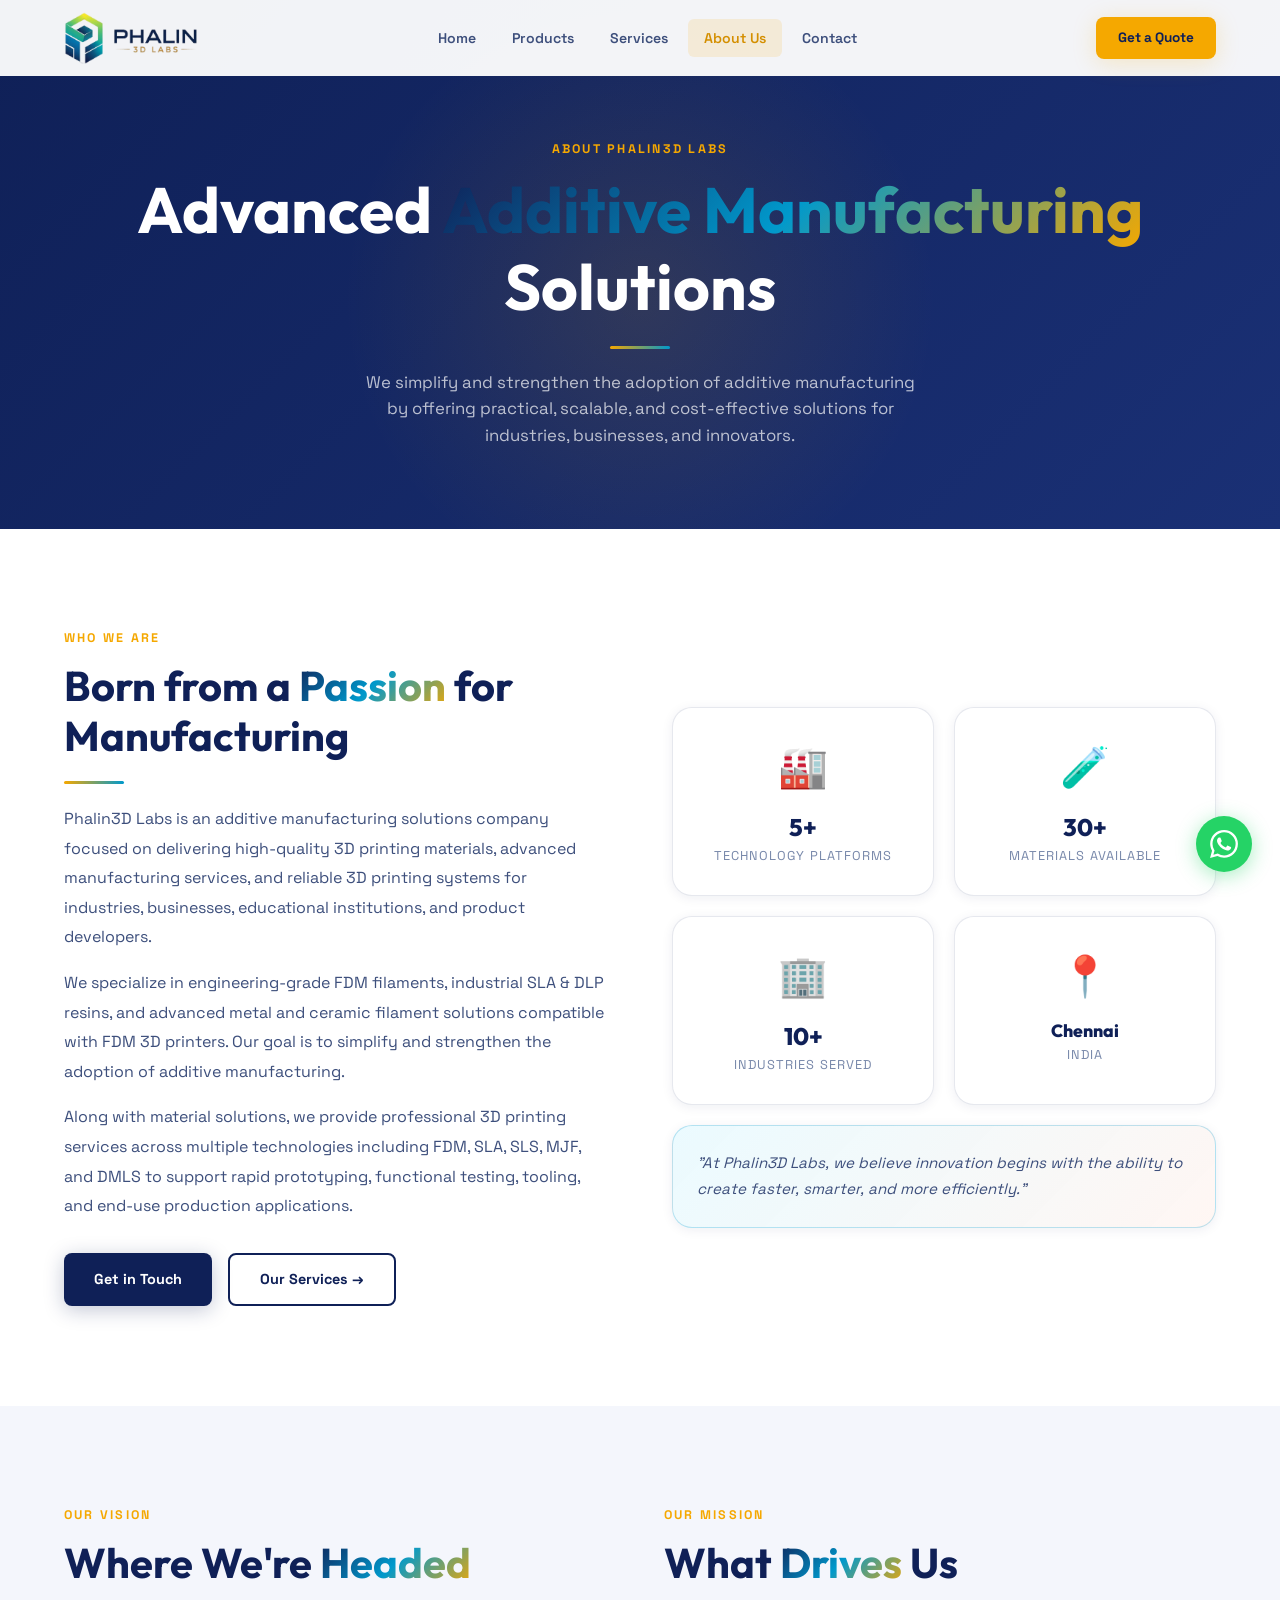
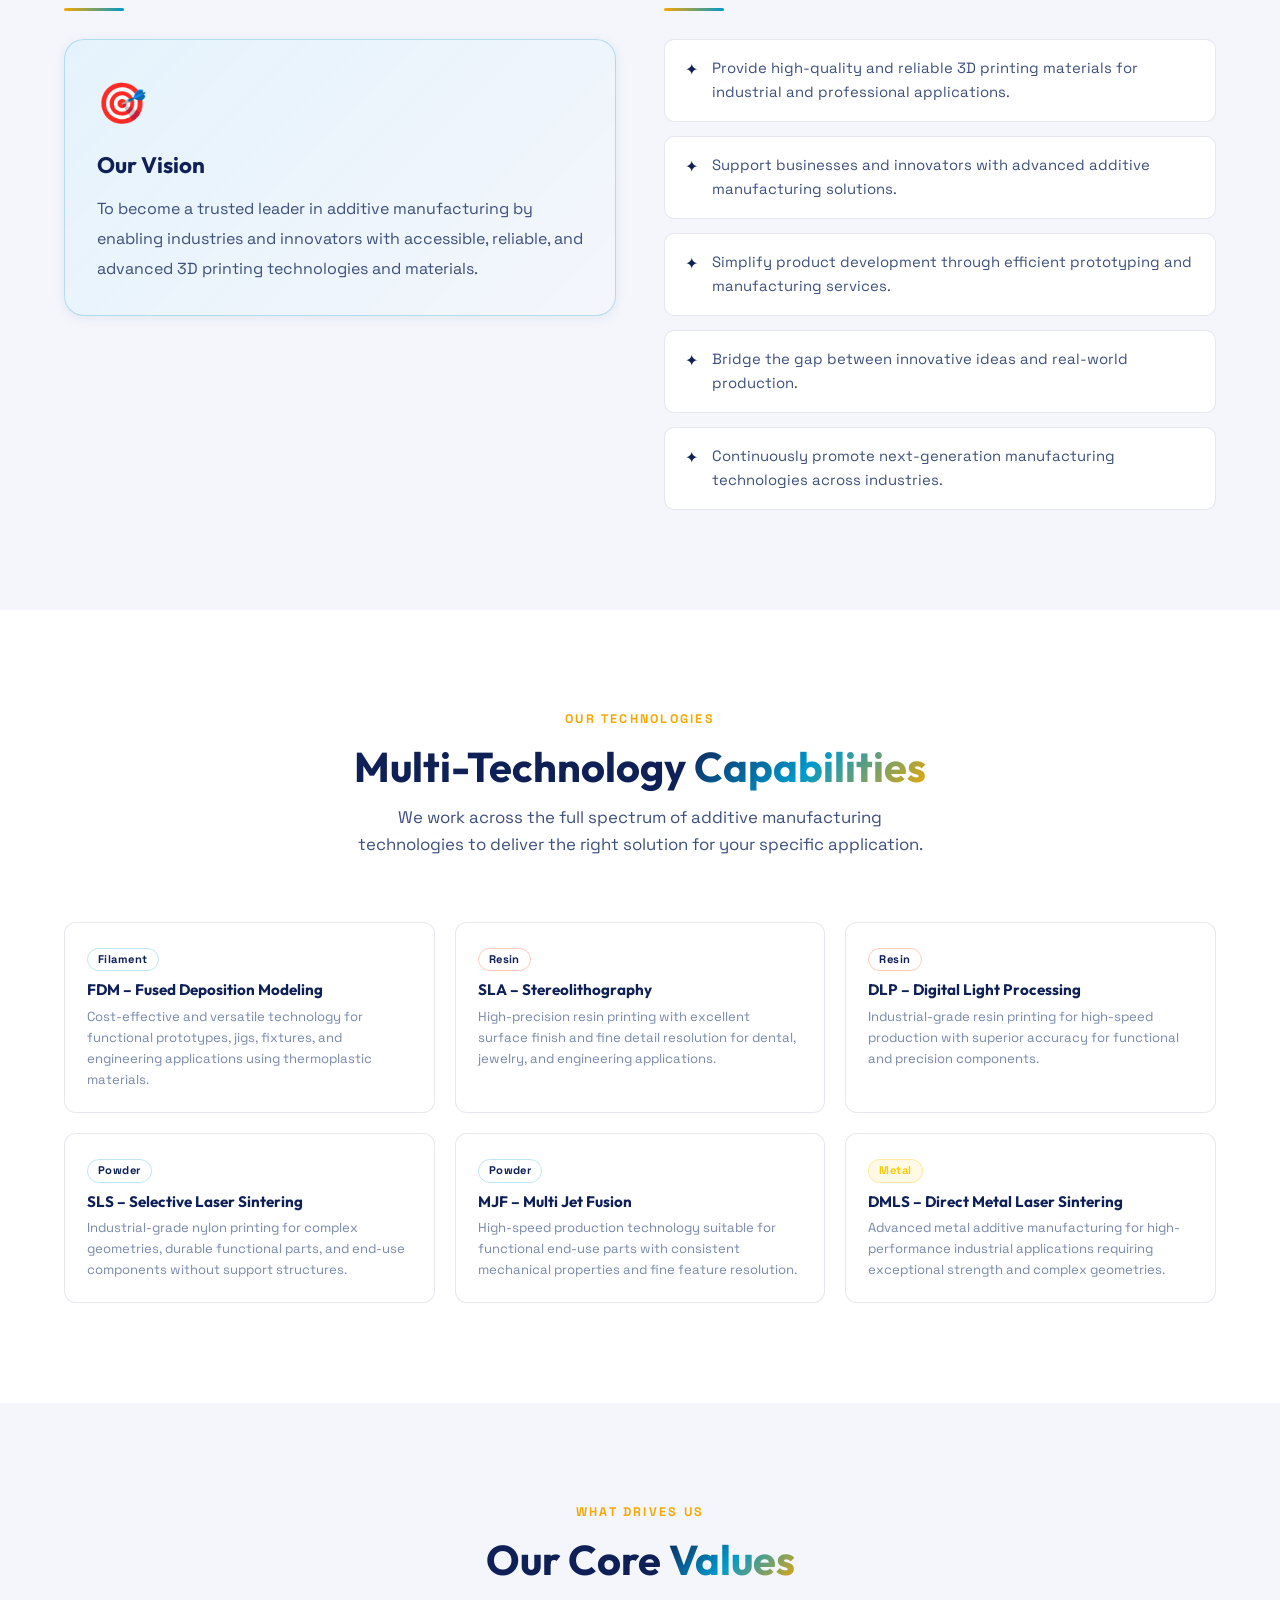
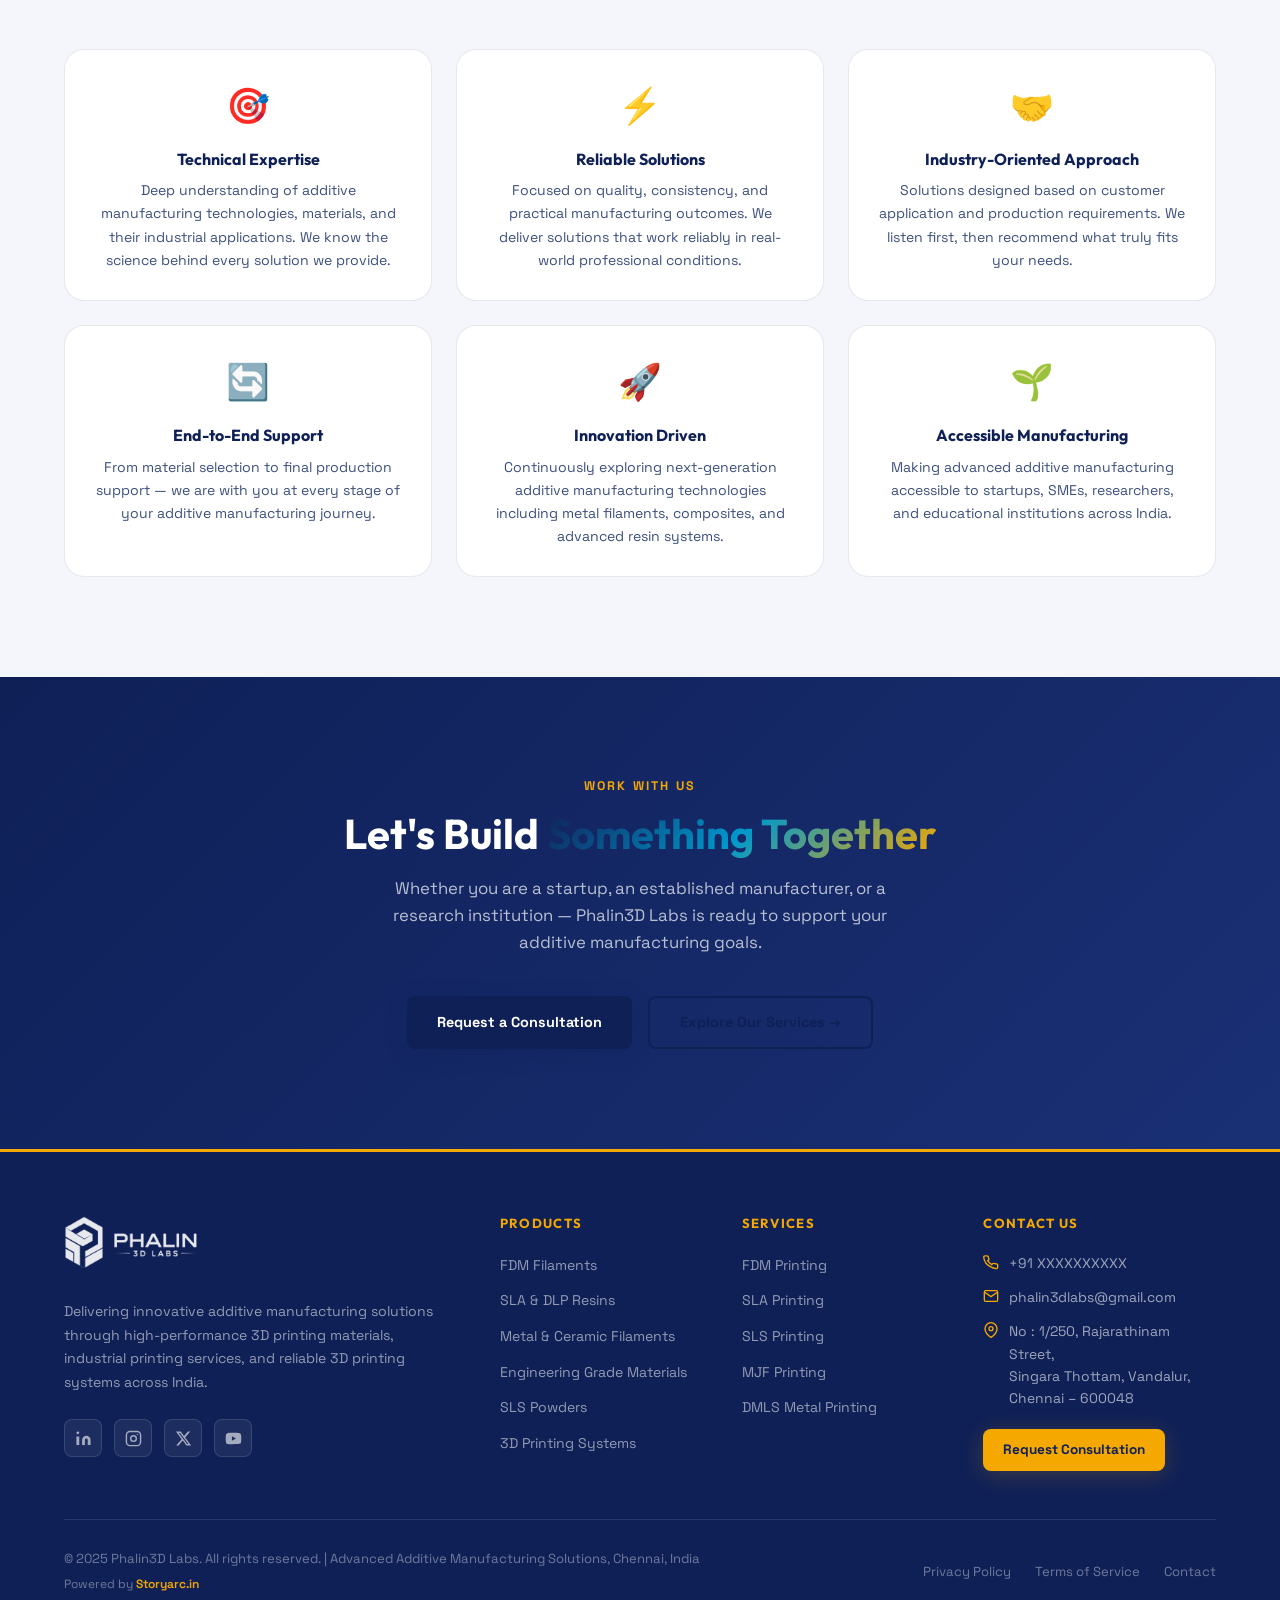
==== commit 5996b17c: "Add files via upload" ====
--- a/about.html
+++ b/about.html
@@ -24,8 +24,8 @@
 .tech-card h5{font-size:.95rem;margin-bottom:6px;color:var(--text-primary);}
 .tech-card p{font-size:.82rem;color:var(--text-muted);line-height:1.6;}
 .tech-badge{display:inline-block;background:var(--blue-glow);border:1px solid var(--border-blue);color:var(--blue);padding:2px 10px;border-radius:100px;font-size:.7rem;font-weight:700;letter-spacing:.04em;margin-bottom:10px;}
-@media(max-width:768px){.values-grid,.tech-grid{grid-template-columns:1fr 1fr;}}
-@media(max-width:480px){.values-grid,.tech-grid{grid-template-columns:1fr;}}
+@media(max-width:768px){.values-grid,.tech-grid{grid-template-columns:1fr 1fr;gap:16px;}.value-card{padding:20px;}.value-icon{font-size:1.8rem;margin-bottom:12px;}.value-card p{font-size:.82rem;}.tech-card{padding:18px;}.mission-list li{padding:12px 16px;}.mission-list li span{font-size:.88rem;}}
+@media(max-width:480px){.values-grid,.tech-grid{grid-template-columns:1fr;}.value-card{padding:18px;}.tech-card{padding:16px;}}
 </style>
 </head>
 <body>
--- a/styles.css
+++ b/styles.css
@@ -254,26 +254,180 @@
 .delay-3{transition-delay:.3s!important;}
 .delay-4{transition-delay:.4s!important;}
 
-/* RESPONSIVE */
+/* ══════════════════════════════════════ */
+/* RESPONSIVE – ALL SCREEN SIZES        */
+/* ══════════════════════════════════════ */
+
+/* ── TABLET (max 1024px) ── */
 @media(max-width:1024px){
   .footer-grid{grid-template-columns:1fr 1fr;}
   .grid-4{grid-template-columns:repeat(2,1fr);}
-  .why-grid{grid-template-columns:1fr;}
-  .contact-grid{grid-template-columns:1fr;}
+  .why-grid{grid-template-columns:1fr;gap:32px;}
+  .contact-grid{grid-template-columns:1fr;gap:40px;}
+  .hero-content{max-width:100%;}
+  .hero{min-height:auto;padding-top:calc(var(--nav-h) + 40px);padding-bottom:60px;}
+  .section{padding:80px 0;}
+  .section-header{margin-bottom:48px;}
+  .card{padding:24px;}
+  .contact-form{padding:32px;}
+  h1{font-size:clamp(1.8rem,4vw,3rem);}
+  h2{font-size:clamp(1.5rem,3vw,2.2rem);}
 }
+
+/* ── MOBILE (max 768px) ── */
 @media(max-width:768px){
-  .section{padding:70px 0;}
+  :root{--nav-h:64px;}
+  .section{padding:60px 0;}
+  .section-header{margin-bottom:36px;}
+  .section-header p{font-size:.95rem;}
   .grid-2,.grid-3{grid-template-columns:1fr;}
-  .hero-stats{gap:28px;}
-  .nav-links,.nav-cta .btn-secondary{display:none;}
+  .grid-4{grid-template-columns:1fr 1fr;}
+
+  /* Nav */
+  .nav-links{display:none;}
+  .nav-cta .btn-secondary{display:none;}
   .nav-hamburger{display:flex;}
-  .hero-actions{flex-direction:column;align-items:flex-start;}
+  .nav-logo img{height:40px;}
+  nav{height:var(--nav-h);}
+  .nav-inner{height:var(--nav-h);}
+  .nav-cta .btn-gold{padding:8px 16px;font-size:.8rem;}
+  .mobile-menu a{padding:14px 16px;font-size:1.05rem;}
+
+  /* Hero */
+  .hero{min-height:auto;padding:calc(var(--nav-h) + 30px) 0 50px;}
+  .hero h1{font-size:clamp(1.6rem,6vw,2.4rem);}
+  .hero-sub{font-size:1rem;margin-bottom:28px;}
+  .hero-actions{flex-direction:column;align-items:stretch;gap:12px;}
+  .hero-actions .btn{justify-content:center;text-align:center;width:100%;}
+  .hero-badge{font-size:.72rem;padding:5px 12px;}
+  .hero-stats{gap:20px;margin-top:40px;padding-top:28px;flex-wrap:wrap;}
+  .hero-stat-num{font-size:1.6rem;}
+
+  /* Page Hero */
+  .page-hero{padding:100px 0 50px;}
+  .page-hero h1{font-size:clamp(1.5rem,5.5vw,2.2rem);}
+  .page-hero p{font-size:.95rem;}
+
+  /* Cards */
+  .card{padding:22px;}
+  .card-icon{width:44px;height:44px;margin-bottom:16px;}
+  .service-card-visual{height:160px;}
+  .service-card-body{padding:20px;}
+
+  /* Contact */
+  .contact-form{padding:24px;}
   .form-row{grid-template-columns:1fr;}
-  .footer-grid{grid-template-columns:1fr;}
-  .footer-bottom{flex-direction:column;align-items:center;text-align:center;}
-  .page-hero{padding:120px 0 60px;}
+  input,textarea,select{padding:12px 14px;font-size:.9rem;}
+
+  /* Footer */
+  .footer-grid{grid-template-columns:1fr;gap:32px;}
+  footer{padding:48px 0 24px;}
+  .footer-bottom{flex-direction:column;align-items:center;text-align:center;gap:16px;}
+  .footer-bottom-links{flex-wrap:wrap;justify-content:center;gap:16px;}
+  .footer-brand p{font-size:.85rem;}
+
+  /* Buttons */
+  .btn{padding:12px 24px;font-size:.88rem;}
+  .cta-actions{flex-direction:column;align-items:center;gap:12px;}
+  .cta-actions .btn{width:100%;max-width:320px;justify-content:center;}
+  .cta-section{padding:70px 0;}
+  .cta-section h2{font-size:clamp(1.4rem,4vw,1.8rem);}
+  .cta-section p{font-size:.95rem;}
+
+  /* Why grid */
+  .why-grid{grid-template-columns:1fr;gap:24px;}
+  .why-item{margin-bottom:20px;}
+  .why-num{font-size:2rem;min-width:42px;}
+
+  /* Testimonials */
+  .testimonial-card{padding:22px;}
+
+  /* About */
+  .stat-card{padding:18px;}
+  .stat-card .num{font-size:1.8rem;}
+  .about-hero-img img{height:280px;}
+  .team-card{padding:22px;}
+  .team-avatar{width:64px;height:64px;font-size:1.3rem;}
+
+  /* Divider */
+  .divider{margin:16px auto;}
+  .divider.left{margin:16px 0;}
+
+  /* WhatsApp */
+  .whatsapp-btn{bottom:20px;right:20px;width:48px;height:48px;}
+  .whatsapp-btn svg{width:24px;height:24px;}
+
+  /* Industries */
+  .industry-pill{padding:12px 16px;}
+  .industry-pill span{font-size:.82rem;}
+
+  /* Eyebrow */
+  .eyebrow{font-size:.72rem;letter-spacing:.14em;}
 }
+
+/* ── SMALL MOBILE (max 480px) ── */
 @media(max-width:480px){
   .container{padding:0 16px;}
-  .hero-stats{flex-direction:column;gap:20px;}
+  .section{padding:48px 0;}
+  .grid-4{grid-template-columns:1fr;}
+  .hero-stats{flex-direction:column;gap:16px;}
+  .hero h1{font-size:clamp(1.4rem,7vw,2rem);}
+  .page-hero{padding:90px 0 40px;}
+  .page-hero h1{font-size:clamp(1.3rem,6vw,1.8rem);}
+  .page-hero p{font-size:.88rem;margin-top:.5rem;}
+
+  /* Cards */
+  .card{padding:18px;border-radius:14px;}
+  .service-card-visual{height:140px;}
+  .service-card-body{padding:16px;}
+  .service-card-body h3{font-size:1rem;}
+  .service-card-body p{font-size:.85rem;}
+
+  /* Contact */
+  .contact-form{padding:18px;border-radius:14px;}
+  .contact-detail{gap:12px;margin-bottom:20px;}
+  .contact-detail-icon{width:38px;height:38px;}
+  .contact-detail-value{font-size:.9rem;}
+  .map-placeholder{height:180px;}
+
+  /* Footer */
+  .footer-grid{gap:24px;}
+  footer{padding:36px 0 20px;}
+  .footer-brand p{margin:12px 0 16px;}
+  .footer-social a{width:34px;height:34px;}
+  .footer-bottom p{font-size:.75rem;}
+  .footer-bottom-links a{font-size:.75rem;}
+
+  /* Buttons */
+  .btn{padding:11px 20px;font-size:.85rem;}
+  .cta-actions .btn{max-width:100%;}
+  .cta-section{padding:52px 0;}
+
+  /* Typography */
+  h2{font-size:clamp(1.3rem,5vw,1.7rem);}
+  h3{font-size:clamp(1rem,3vw,1.2rem);}
+
+  /* Nav */
+  .nav-logo img{height:36px;}
+  .nav-cta .btn-gold{padding:7px 14px;font-size:.78rem;}
+
+  /* Misc */
+  .why-num{font-size:1.6rem;min-width:36px;}
+  .testimonial-card blockquote{font-size:.88rem;}
+  .stat-card .num{font-size:1.5rem;}
 }
+
+/* ── TINY SCREENS (max 360px) ── */
+@media(max-width:360px){
+  .container{padding:0 12px;}
+  .hero h1{font-size:1.3rem;}
+  .page-hero h1{font-size:1.25rem;}
+  h2{font-size:1.2rem;}
+  .btn{padding:10px 16px;font-size:.82rem;}
+  .card{padding:16px;}
+  .contact-form{padding:14px;}
+  .nav-logo img{height:32px;}
+  .nav-cta .btn-gold{padding:6px 12px;font-size:.75rem;}
+  .hero-badge{font-size:.65rem;padding:4px 10px;}
+  .footer-col h4{font-size:.78rem;}
+}
